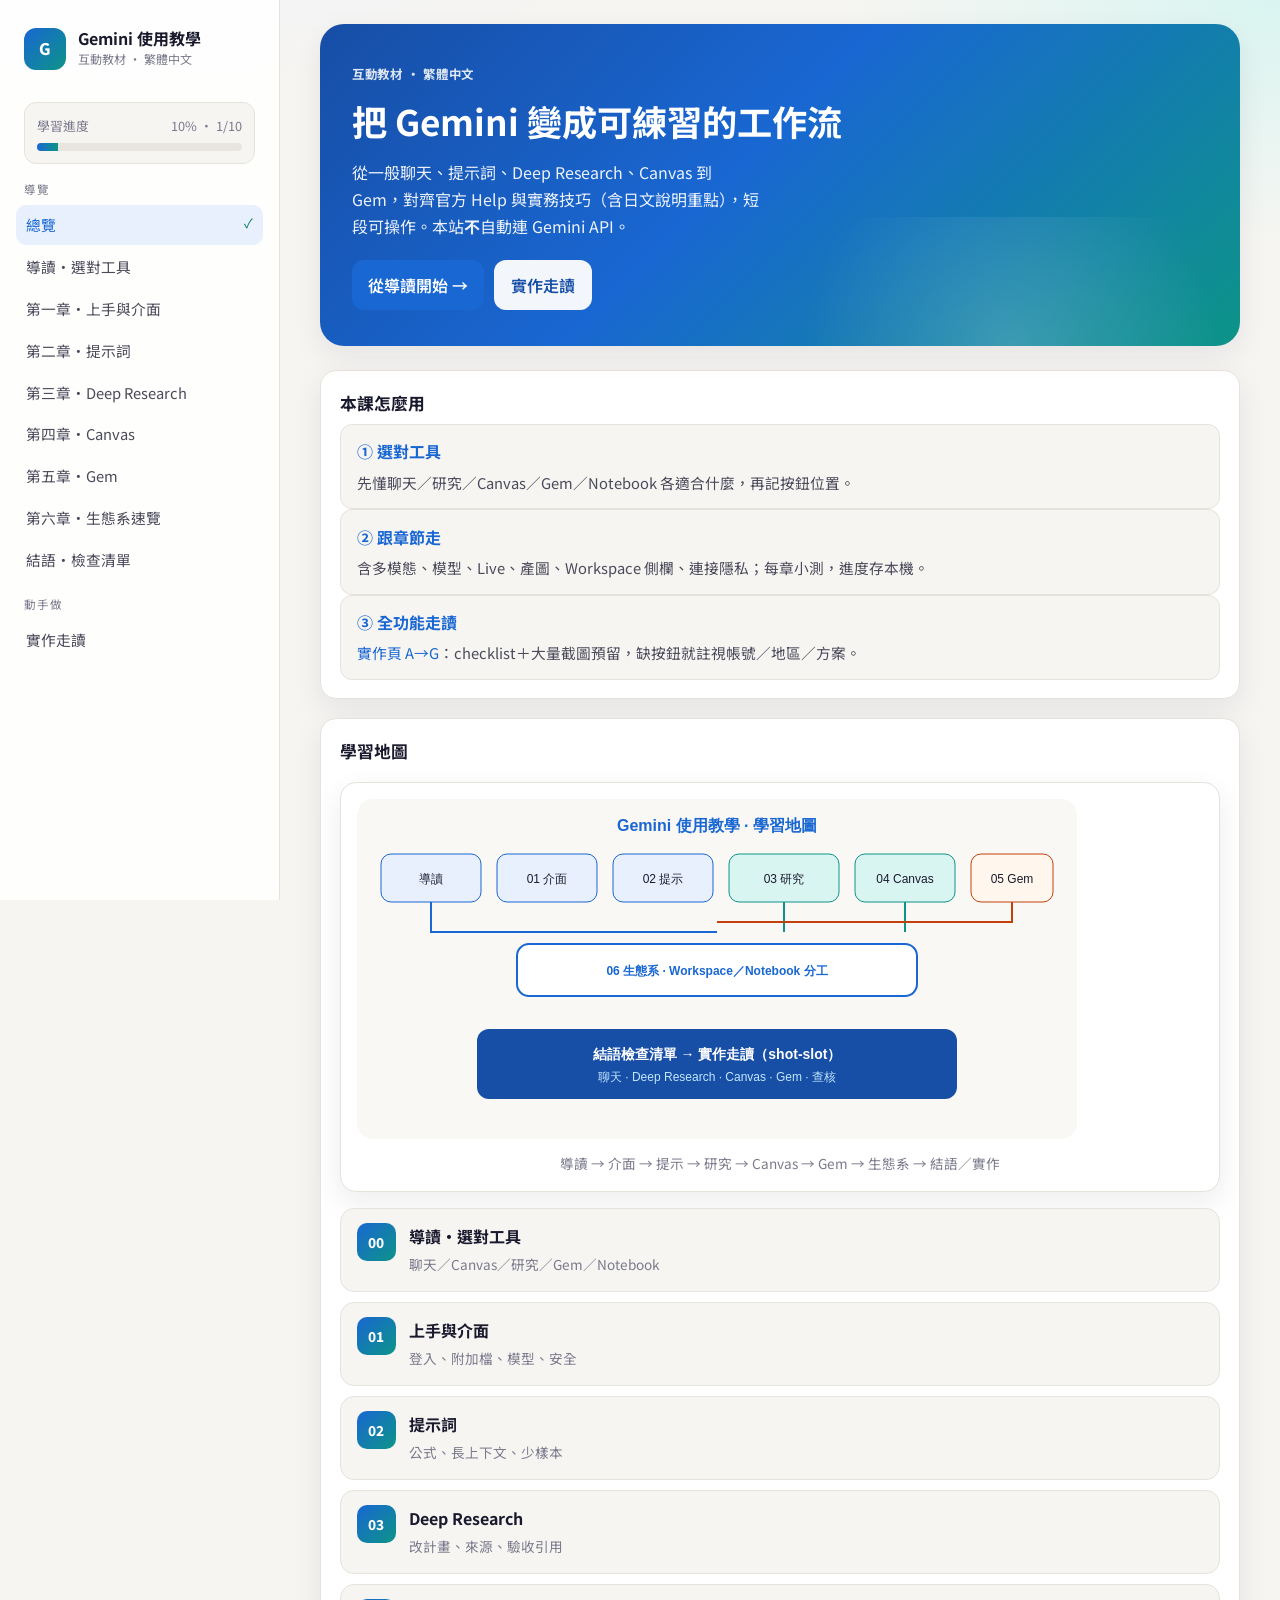
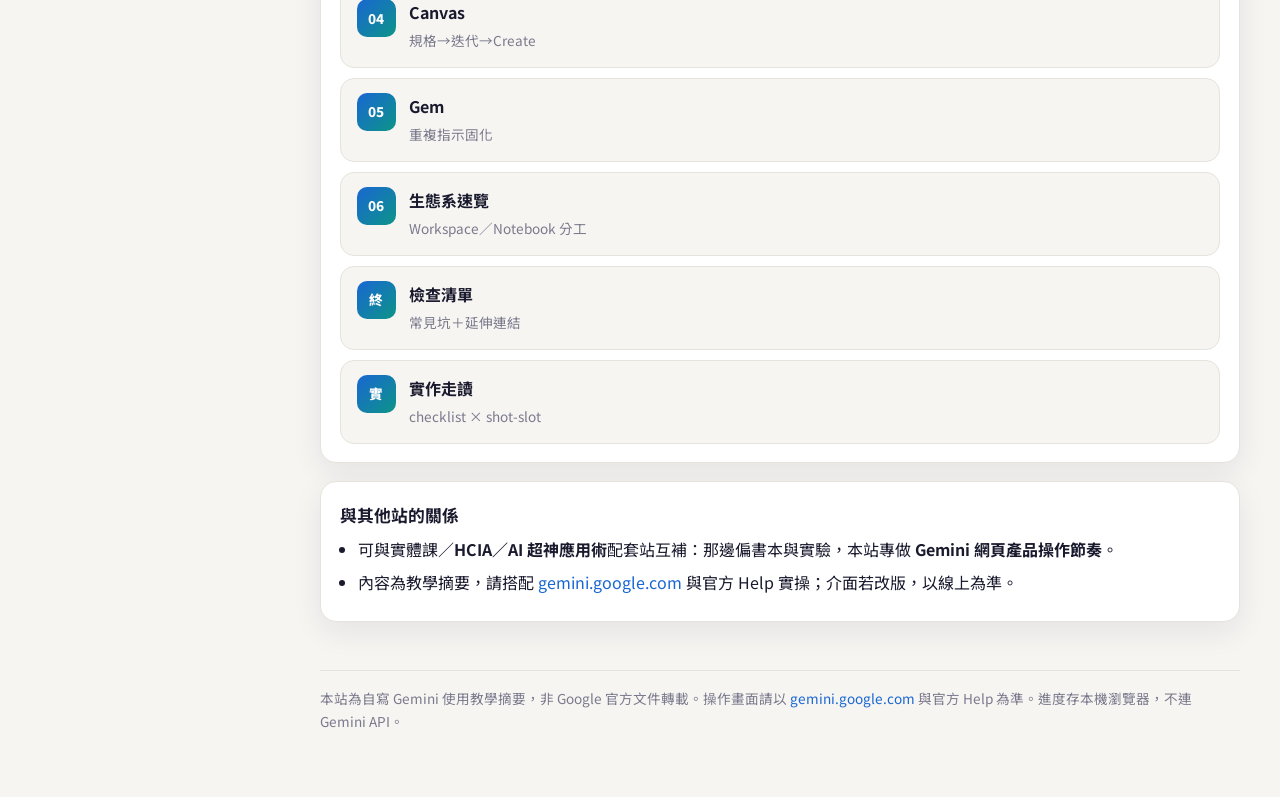
==== index.html @ d4ad3b09 "Initial Gemini usage course: chapters, full-feature practice walkthrough, SVGs Interactive zh-Hant s" ====
<!DOCTYPE html>
<html lang="zh-Hant-MO">
<head>
<meta charset="utf-8"/>
<meta name="viewport" content="width=device-width, initial-scale=1"/>
<title>Gemini 使用教學 · 互動教材</title>
<link rel="preconnect" href="https://fonts.googleapis.com"/>
<link rel="stylesheet" href="https://fonts.googleapis.com/css2?family=Noto+Sans+TC:wght@400;500;700;900&family=JetBrains+Mono:wght@400;600&display=swap"/>
<link rel="stylesheet" href="css/styles.css"/>
</head>
<body data-page="index">
<div class="overlay"></div>
<div class="topbar">
  <button class="menu-btn" data-menu type="button">☰ 目錄</button>
  <strong>Gemini 使用教學</strong>
</div>
<div class="layout">
<aside class="sidebar">
  <div class="brand">
    <div class="brand-mark">G</div>
    <div>
      <h1>Gemini 使用教學</h1>
      <p>互動教材 · 繁體中文</p>
    </div>
  </div>
  <div class="progress-wrap">
    <div class="progress-label"><span>學習進度</span><span data-progress-text>0%</span></div>
    <div class="progress-bar"><span data-progress-fill></span></div>
  </div>
  <nav class="nav">
<div class="nav-section">導覽</div>
<a href="index.html" data-page="index">總覽</a>
<a href="chapters/preface.html" data-page="preface">導讀・選對工具</a>
<a href="chapters/ch01.html" data-page="ch01">第一章・上手與介面</a>
<a href="chapters/ch02.html" data-page="ch02">第二章・提示詞</a>
<a href="chapters/ch03.html" data-page="ch03">第三章・Deep Research</a>
<a href="chapters/ch04.html" data-page="ch04">第四章・Canvas</a>
<a href="chapters/ch05.html" data-page="ch05">第五章・Gem</a>
<a href="chapters/ch06.html" data-page="ch06">第六章・生態系速覽</a>
<a href="chapters/epilogue.html" data-page="epilogue">結語・檢查清單</a>
<div class="nav-section">動手做</div>
<a href="practice/index.html" data-page="practice">實作走讀</a>
  </nav>
</aside>
<main class="main">
<div class="container">

<header class="hero">
  <div class="eyebrow">互動教材 · 繁體中文</div>
  <h2>把 Gemini 變成可練習的工作流</h2>
  <p>從一般聊天、提示詞、Deep Research、Canvas 到 Gem，對齊官方 Help 與實務技巧（含日文說明重點），短段可操作。本站<strong>不</strong>自動連 Gemini API。</p>
  <div class="hero-actions">
    <a class="btn" href="chapters/preface.html">從導讀開始 →</a>
    <a class="btn secondary" href="practice/index.html">實作走讀</a>
  </div>
</header>

<section class="card">
  <h3>本課怎麼用</h3>
  <div class="grid-3">
    <div class="mini-card"><strong>① 選對工具</strong><p>先懂聊天／研究／Canvas／Gem／Notebook 各適合什麼，再記按鈕位置。</p></div>
    <div class="mini-card"><strong>② 跟章節走</strong><p>含多模態、模型、Live、產圖、Workspace 側欄、連接隱私；每章小測，進度存本機。</p></div>
    <div class="mini-card"><strong>③ 全功能走讀</strong><p><a href="practice/index.html#full-walkthrough">實作頁 A→G</a>：checklist＋大量截圖預留，缺按鈕就註視帳號／地區／方案。</p></div>
  </div>
</section>

<section class="card">
  <h3>學習地圖</h3>
  <figure class="figure">
    <img src="assets/svg/learning-map.svg" alt="學習地圖" style="width:100%;max-width:720px"/>
    <figcaption>導讀 → 介面 → 提示 → 研究 → Canvas → Gem → 生態系 → 結語／實作</figcaption>
  </figure>
  <div class="path">
    <a class="path-item" href="chapters/preface.html"><span class="num">00</span><div><strong>導讀・選對工具</strong><span>聊天／Canvas／研究／Gem／Notebook</span></div></a>
    <a class="path-item" href="chapters/ch01.html"><span class="num">01</span><div><strong>上手與介面</strong><span>登入、附加檔、模型、安全</span></div></a>
    <a class="path-item" href="chapters/ch02.html"><span class="num">02</span><div><strong>提示詞</strong><span>公式、長上下文、少樣本</span></div></a>
    <a class="path-item" href="chapters/ch03.html"><span class="num">03</span><div><strong>Deep Research</strong><span>改計畫、來源、驗收引用</span></div></a>
    <a class="path-item" href="chapters/ch04.html"><span class="num">04</span><div><strong>Canvas</strong><span>規格→迭代→Create</span></div></a>
    <a class="path-item" href="chapters/ch05.html"><span class="num">05</span><div><strong>Gem</strong><span>重複指示固化</span></div></a>
    <a class="path-item" href="chapters/ch06.html"><span class="num">06</span><div><strong>生態系速覽</strong><span>Workspace／Notebook 分工</span></div></a>
    <a class="path-item" href="chapters/epilogue.html"><span class="num">終</span><div><strong>檢查清單</strong><span>常見坑＋延伸連結</span></div></a>
    <a class="path-item" href="practice/index.html"><span class="num">實</span><div><strong>實作走讀</strong><span>checklist × shot-slot</span></div></a>
  </div>
</section>

<section class="card">
  <h3>與其他站的關係</h3>
  <ul class="clean">
    <li>可與實體課／<strong>HCIA／AI 超神應用術</strong>配套站互補：那邊偏書本與實驗，本站專做 <strong>Gemini 網頁產品操作節奏</strong>。</li>
    <li>內容為教學摘要，請搭配 <a href="https://gemini.google.com" target="_blank" rel="noopener">gemini.google.com</a> 與官方 Help 實操；介面若改版，以線上為準。</li>
  </ul>
</section>

<div class="footer-note">本站為自寫 Gemini 使用教學摘要，非 Google 官方文件轉載。操作畫面請以 <a href="https://gemini.google.com" target="_blank" rel="noopener">gemini.google.com</a> 與官方 Help 為準。進度存本機瀏覽器，不連 Gemini API。</div>
</div>
</main>
</div>
<script src="js/app.js"></script>
<script src="js/quiz.js"></script>
</body>
</html>
---- css/styles.css ----
:root {
  --bg: #f7f5f2;
  --bg-card: #ffffff;
  --ink: #1a1a2e;
  --ink-soft: #4a4a5a;
  --muted: #7a7a8c;
  --line: #e6e2dc;
  --accent: #1967d2;
  --accent-2: #0d9488;
  --accent-soft: #e8f0fe;
  --teal-soft: #d9f5f1;
  --warn: #c2410c;
  --ok: #047857;
  --danger: #b91c1c;
  --radius: 16px;
  --shadow: 0 10px 30px rgba(26,26,46,.08);
  --font: "Noto Sans TC", "PingFang TC", "Microsoft JhengHei", system-ui, sans-serif;
  --mono: "JetBrains Mono", ui-monospace, monospace;
  --sidebar-w: 280px;
  --max: 920px;
}
* { box-sizing: border-box; }
html { scroll-behavior: smooth; }
body {
  margin: 0;
  font-family: var(--font);
  color: var(--ink);
  background:
    radial-gradient(1200px 600px at 10% -10%, #e8f0fe 0%, transparent 55%),
    radial-gradient(900px 500px at 100% 0%, #d9f5f1 0%, transparent 50%),
    var(--bg);
  line-height: 1.7;
  min-height: 100vh;
}
a { color: var(--accent); text-decoration: none; }
a:hover { text-decoration: underline; }
img, svg { max-width: 100%; height: auto; }
code, .mono { font-family: var(--mono); font-size: .92em; }

.layout { display: grid; grid-template-columns: var(--sidebar-w) 1fr; min-height: 100vh; }
.sidebar {
  position: sticky; top: 0; height: 100vh; overflow-y: auto;
  background: rgba(255,255,255,.85); backdrop-filter: blur(10px);
  border-right: 1px solid var(--line); padding: 1.25rem 1rem 2rem;
}
.brand { display: flex; gap: .75rem; align-items: center; padding: .5rem .5rem 1rem; }
.brand-mark {
  width: 42px; height: 42px; border-radius: 12px;
  background: linear-gradient(135deg, var(--accent), var(--accent-2));
  display: grid; place-items: center; color: #fff; font-weight: 800;
}
.brand h1 { font-size: 1rem; margin: 0; line-height: 1.3; }
.brand p { margin: 0; font-size: .75rem; color: var(--muted); }
.nav-section { margin: 1rem 0 .35rem; font-size: .72rem; letter-spacing: .08em; color: var(--muted); text-transform: uppercase; padding: 0 .5rem; }
.nav a {
  display: block; padding: .45rem .65rem; border-radius: 10px; color: var(--ink-soft);
  font-size: .92rem; text-decoration: none; margin-bottom: .15rem;
}
.nav a:hover, .nav a.active { background: var(--accent-soft); color: var(--accent); text-decoration: none; }
.nav a .done { float: right; color: var(--ok); font-size: .8rem; }
.progress-wrap { margin: 1rem .5rem; padding: .75rem; background: var(--bg); border-radius: 12px; border: 1px solid var(--line); }
.progress-label { display: flex; justify-content: space-between; font-size: .8rem; color: var(--muted); margin-bottom: .4rem; }
.progress-bar { height: 8px; background: #e8e4de; border-radius: 99px; overflow: hidden; }
.progress-bar > span { display: block; height: 100%; width: 0%; background: linear-gradient(90deg, var(--accent), var(--accent-2)); transition: width .35s ease; }

.main { padding: 1.5rem 1.75rem 4rem; }
.container { max-width: var(--max); margin: 0 auto; }
.topbar {
  display: none; position: sticky; top: 0; z-index: 20;
  background: rgba(247,245,242,.92); backdrop-filter: blur(8px);
  border-bottom: 1px solid var(--line); padding: .75rem 1rem;
  align-items: center; justify-content: space-between;
}
.menu-btn {
  border: 1px solid var(--line); background: #fff; border-radius: 10px;
  padding: .45rem .7rem; font: inherit; cursor: pointer;
}
.hero {
  background: linear-gradient(135deg, #174ea6 0%, #1967d2 45%, #0d9488 100%);
  color: #fff; border-radius: 24px; padding: 2.2rem 2rem; position: relative; overflow: hidden;
  box-shadow: var(--shadow); margin-bottom: 1.5rem;
}
.hero::after {
  content: ""; position: absolute; inset: auto -10% -40% 40%; height: 80%;
  background: radial-gradient(circle, rgba(255,255,255,.18), transparent 60%);
  pointer-events: none;
}
.hero h2 { margin: 0 0 .5rem; font-size: clamp(1.6rem, 3vw, 2.2rem); position: relative; z-index: 1; }
.hero p { margin: 0; opacity: .92; max-width: 46ch; position: relative; z-index: 1; }
.badge {
  display: inline-flex; align-items: center; gap: .35rem;
  background: rgba(255,255,255,.18); border: 1px solid rgba(255,255,255,.25);
  padding: .25rem .65rem; border-radius: 999px; font-size: .78rem; margin-bottom: .85rem;
}
.grid { display: grid; gap: 1rem; }
.grid-2 { grid-template-columns: repeat(2, 1fr); }
.grid-3 { grid-template-columns: repeat(3, 1fr); }
.card {
  background: var(--bg-card); border: 1px solid var(--line); border-radius: var(--radius);
  padding: 1.15rem 1.2rem; box-shadow: var(--shadow);
}
.card h3 { margin: 0 0 .4rem; font-size: 1.05rem; }
.card p { margin: 0; color: var(--ink-soft); font-size: .95rem; }
.card.accent { border-color: #aecbfa; background: linear-gradient(180deg, #f8fbff, #fff); }
.card.teal { border-color: #b7e8e1; background: linear-gradient(180deg, #f2fffd, #fff); }
.kicker { font-size: .78rem; color: var(--accent); font-weight: 700; letter-spacing: .04em; margin-bottom: .35rem; }
.section { margin: 2rem 0; }
.section h2 { margin: 0 0 .75rem; font-size: 1.45rem; }
.section h3 { margin: 1.4rem 0 .5rem; font-size: 1.15rem; }
.lead { font-size: 1.05rem; color: var(--ink-soft); }
.callout {
  border-left: 4px solid var(--accent); background: var(--accent-soft);
  padding: .9rem 1rem; border-radius: 0 12px 12px 0; margin: 1rem 0;
}
.callout.teal { border-color: var(--accent-2); background: var(--teal-soft); }
.callout.warn { border-color: var(--warn); background: #fff4ed; }
.figure {
  background: #fff; border: 1px solid var(--line); border-radius: var(--radius);
  padding: 1rem; margin: 1.25rem 0; box-shadow: var(--shadow);
}
.figure figcaption { margin-top: .65rem; font-size: .85rem; color: var(--muted); text-align: center; }
.summary {
  background: linear-gradient(180deg, #fff, #f4f0ea); border: 1px solid var(--line);
  border-radius: var(--radius); padding: 1.25rem 1.35rem; margin-top: 2rem;
}
.summary h3 { margin-top: 0; }
.summary ul { margin: .4rem 0 0; padding-left: 1.2rem; }
.summary li { margin: .35rem 0; }

.quiz {
  border: 1px solid var(--line); border-radius: var(--radius); background: #fff;
  padding: 1.1rem 1.2rem; margin: 1rem 0 1.4rem; box-shadow: var(--shadow);
}
.quiz .q-meta { font-size: .78rem; color: var(--muted); margin-bottom: .35rem; }
.quiz h4 { margin: 0 0 .75rem; font-size: 1.02rem; }
.quiz .options { display: grid; gap: .5rem; }
.quiz label {
  display: flex; gap: .65rem; align-items: flex-start; padding: .65rem .75rem;
  border: 1px solid var(--line); border-radius: 12px; cursor: pointer; background: #fafafa;
}
.quiz label:hover { border-color: #aecbfa; background: #f8fbff; }
.quiz label.correct { border-color: #6ee7b7; background: #ecfdf5; }
.quiz label.wrong { border-color: #fca5a5; background: #fef2f2; }
.quiz .feedback { display: none; margin-top: .75rem; padding: .7rem .85rem; border-radius: 10px; font-size: .92rem; }
.quiz .feedback.show { display: block; }
.quiz .feedback.ok { background: #ecfdf5; color: var(--ok); }
.quiz .feedback.bad { background: #fef2f2; color: var(--danger); }
.btn {
  display: inline-flex; align-items: center; gap: .4rem; border: none; cursor: pointer;
  background: var(--accent); color: #fff; border-radius: 12px; padding: .65rem 1rem;
  font: inherit; font-weight: 600; text-decoration: none;
}
.btn:hover { filter: brightness(1.05); text-decoration: none; color: #fff; }
.btn.ghost { background: #fff; color: var(--accent); border: 1px solid #aecbfa; }
.btn.teal { background: var(--accent-2); }
.pager { display: flex; justify-content: space-between; gap: 1rem; margin-top: 2.5rem; flex-wrap: wrap; }
.steps { counter-reset: step; }
.step {
  position: relative; padding: 1rem 1rem 1rem 3.2rem; border: 1px solid var(--line);
  border-radius: var(--radius); background: #fff; margin: 1rem 0; box-shadow: var(--shadow);
}
.step::before {
  counter-increment: step; content: counter(step);
  position: absolute; left: .9rem; top: 1rem; width: 1.8rem; height: 1.8rem;
  border-radius: 999px; background: var(--accent); color: #fff;
  display: grid; place-items: center; font-weight: 700; font-size: .9rem;
}
.step h4 { margin: 0 0 .4rem; }
.mock-ui {
  border: 1px solid #d4d0ca; border-radius: 12px; overflow: hidden; margin: .8rem 0;
  background: #1e1e2e; color: #e8e6ef; font-family: var(--mono); font-size: .82rem;
}
.mock-ui .bar { background: #2a2a3d; padding: .45rem .7rem; display: flex; gap: .35rem; align-items: center; }
.mock-ui .dot { width: 8px; height: 8px; border-radius: 50%; background: #ff5f56; }
.mock-ui .dot:nth-child(2) { background: #ffbd2e; }
.mock-ui .dot:nth-child(3) { background: #27c93f; }
.mock-ui .body { padding: .8rem .9rem; white-space: pre-wrap; line-height: 1.55; }
.mock-ui .hl { color: #7dd3fc; }
.mock-ui .tag { color: #c4b5fd; }
.mock-ui .page { color: #6ee7b7; }
.chip-row { display: flex; flex-wrap: wrap; gap: .4rem; margin: .6rem 0; }
.chip {
  background: var(--accent-soft); color: var(--accent); border-radius: 999px;
  padding: .2rem .65rem; font-size: .8rem; font-weight: 600;
}
.footer-note { margin-top: 3rem; padding-top: 1rem; border-top: 1px solid var(--line); color: var(--muted); font-size: .85rem; }
.overlay {
  display: none; position: fixed; inset: 0; background: rgba(0,0,0,.35); z-index: 30;
}
.overlay.show { display: block; }
@media (max-width: 920px) {
  .layout { grid-template-columns: 1fr; }
  .sidebar {
    position: fixed; left: 0; top: 0; transform: translateX(-105%);
    transition: transform .25s ease; z-index: 40; width: min(86vw, 320px);
  }
  .sidebar.open { transform: translateX(0); }
  .topbar { display: flex; }
  .grid-2, .grid-3 { grid-template-columns: 1fr; }
  .main { padding: 1rem 1rem 3rem; }
}


table.simple { width:100%; border-collapse: collapse; background:#fff; border-radius:12px; overflow:hidden; box-shadow: var(--shadow); margin:1rem 0; }
table.simple th, table.simple td { padding:.7rem .85rem; border-bottom:1px solid var(--line); text-align:left; font-size:.92rem; }
table.simple th { background: var(--accent-soft); color: var(--accent); font-weight:700; }
table.simple tr:last-child td { border-bottom:none; }
.mock-ui { position:relative; overflow:hidden; }
.mock-ui .body { animation: typeglow 2.8s ease-in-out infinite alternate; }
@keyframes typeglow { from { opacity:.88; } to { opacity:1; } }
.steps .step { position:relative; padding-left:1rem; border-left:3px solid var(--accent-soft); margin:1rem 0; transition: border-color .25s; }
.steps .step:hover { border-left-color: var(--accent); }
.tag { display:inline-block; background:var(--teal-soft); color:var(--accent-2); border-radius:999px; padding:.05rem .45rem; font-size:.8rem; }


/* Practice step reveal animation */
.steps .step {
  animation: stepIn .45s ease both;
}
.steps .step:nth-child(1) { animation-delay: .02s; }
.steps .step:nth-child(2) { animation-delay: .05s; }
.steps .step:nth-child(3) { animation-delay: .08s; }
.steps .step:nth-child(4) { animation-delay: .11s; }
.steps .step:nth-child(5) { animation-delay: .14s; }
.steps .step:nth-child(6) { animation-delay: .17s; }
.steps .step:nth-child(7) { animation-delay: .20s; }
.steps .step:nth-child(8) { animation-delay: .23s; }
.steps .step:nth-child(9) { animation-delay: .26s; }
.steps .step:nth-child(10) { animation-delay: .29s; }
@keyframes stepIn {
  from { opacity: 0; transform: translateY(8px); }
  to { opacity: 1; transform: none; }
}
.mock-ui .body .cursor-blink::after {
  content: "▋";
  animation: blink 1s step-end infinite;
  color: #7dd3fc;
  margin-left: 2px;
}
@keyframes blink { 50% { opacity: 0; } }
.mark-done {
  margin-top: .6rem;
}

/* --- gemini-course extensions --- */
.eyebrow, .kicker {
  display: inline-block; font-size: .78rem; letter-spacing: .06em;
  color: var(--accent-2); font-weight: 700; margin-bottom: .35rem;
}
.hero .eyebrow { color: rgba(255,255,255,.85); }
.page-head { margin-bottom: 1.5rem; }
.page-head h2 { margin: .2rem 0 .5rem; font-size: clamp(1.45rem, 2.5vw, 1.9rem); }
.breadcrumb { font-size: .85rem; color: var(--muted); margin-bottom: .75rem; }
.breadcrumb a { color: var(--muted); }
.hero-actions { display: flex; flex-wrap: wrap; gap: .65rem; margin-top: 1.25rem; position: relative; z-index: 1; }
.card { margin-bottom: 1.15rem; }
.card h3 { margin-top: 0; }
.mini-card {
  background: var(--bg); border: 1px solid var(--line); border-radius: 12px;
  padding: .85rem 1rem;
}
.mini-card strong { display: block; margin-bottom: .25rem; color: var(--accent); }
.mini-card p { margin: 0; font-size: .92rem; color: var(--ink-soft); }
.path { display: grid; gap: .65rem; }
.path-item {
  display: flex; gap: .85rem; align-items: flex-start;
  padding: .85rem 1rem; border-radius: 14px; border: 1px solid var(--line);
  background: var(--bg); color: inherit; text-decoration: none;
}
.path-item:hover { border-color: #aecbfa; background: #f8fbff; text-decoration: none; }
.path-item .num {
  flex: 0 0 2.4rem; height: 2.4rem; border-radius: 10px;
  display: grid; place-items: center; font-weight: 800; font-size: .85rem;
  background: linear-gradient(135deg, var(--accent), var(--accent-2)); color: #fff;
}
.path-item strong { display: block; color: var(--ink); }
.path-item span { font-size: .85rem; color: var(--muted); }
ul.clean { padding-left: 1.1rem; margin: .4rem 0; }
ul.clean li { margin: .35rem 0; }
.callout { padding: .85rem 1rem; border-radius: 12px; border: 1px solid var(--line); background: var(--accent-soft); margin: .75rem 0; }
.callout.tip { border-color: var(--accent-2); background: var(--teal-soft); }
.callout p { margin: .35rem 0; }
pre.code, .code-block {
  font-family: var(--mono); font-size: .82rem; line-height: 1.55;
  background: #1a1a2e; color: #e8e4de; padding: 1rem 1.1rem; border-radius: 12px;
  overflow-x: auto; white-space: pre-wrap;
}
.quiz h3 { margin: 0 0 .5rem; font-size: 1.02rem; }
.quiz-actions { margin-top: .75rem; }
.quiz label { display: block; }
.section { margin: 1.5rem 0; }
.lead { font-size: 1.05rem; color: var(--ink-soft); }
.figure { margin: 1rem 0; }
.figure figcaption { font-size: .85rem; color: var(--muted); margin-top: .4rem; }
.chip-row { display: flex; flex-wrap: wrap; gap: .4rem; margin: .75rem 0; }
.chip {
  background: var(--accent-soft); color: var(--accent); border-radius: 999px;
  padding: .2rem .65rem; font-size: .8rem; font-weight: 600;
}
.checklist label { display: flex; gap: .5rem; align-items: flex-start; margin: .4rem 0; cursor: pointer; }
.lab-step {
  border: 1px solid var(--line); border-radius: 14px; padding: 1rem 1.1rem;
  margin: .85rem 0; background: #fff; border-left: 4px solid var(--accent-2);
}
.lab-step h4 { margin: 0 0 .35rem; }
.lab-step .meta { font-size: .8rem; color: var(--muted); margin-bottom: .5rem; }
.mock-ui {
  border: 1px solid var(--line); border-radius: 12px; background: #faf8f5;
  padding: .75rem; font-size: .88rem; margin-top: .5rem;
}
.mock-ui .bar { background: #e8e4de; border-radius: 8px; padding: .35rem .6rem; margin-bottom: .5rem; font-family: var(--mono); font-size: .75rem; }
.btn.secondary, .btn.ghost {
  background: #fff; color: var(--accent); border: 1px solid #aecbfa;
}
.btn.secondary:hover, .btn.ghost:hover { color: var(--accent); filter: none; background: var(--accent-soft); }


.shot-slot {
  margin: .75rem 0 1rem;
  padding: 1.1rem 1rem;
  border: 1.5px dashed #aecbfa;
  border-radius: 12px;
  background: linear-gradient(180deg, #f8fbff, #fff);
  color: #1967d2;
  font-size: .9rem;
  text-align: center;
  min-height: 4.5rem;
  display: flex;
  align-items: center;
  justify-content: center;
  flex-direction: column;
  gap: .35rem;
}
.shot-slot strong { font-weight: 700; }
.shot-slot span { color: #6b7280; font-size: .82rem; }
.btn.secondary, .btn.ghost {
  background: #fff; color: var(--accent); border: 1px solid #aecbfa;
}
.path-item:hover { border-color: #aecbfa; background: #f8fbff; text-decoration: none; }
.hero .btn.secondary { background: rgba(255,255,255,.95); color: #174ea6; border-color: transparent; }
.prompt-box {
  font-family: var(--mono); font-size: .82rem; line-height: 1.55;
  background: #0f172a; color: #e2e8f0; padding: 1rem 1.1rem; border-radius: 12px;
  overflow-x: auto; white-space: pre-wrap; margin: .75rem 0;
  position: relative;
}
.prompt-box .copy-hint { position:absolute; top:.5rem; right:.75rem; font-size:.7rem; color:#94a3b8; }
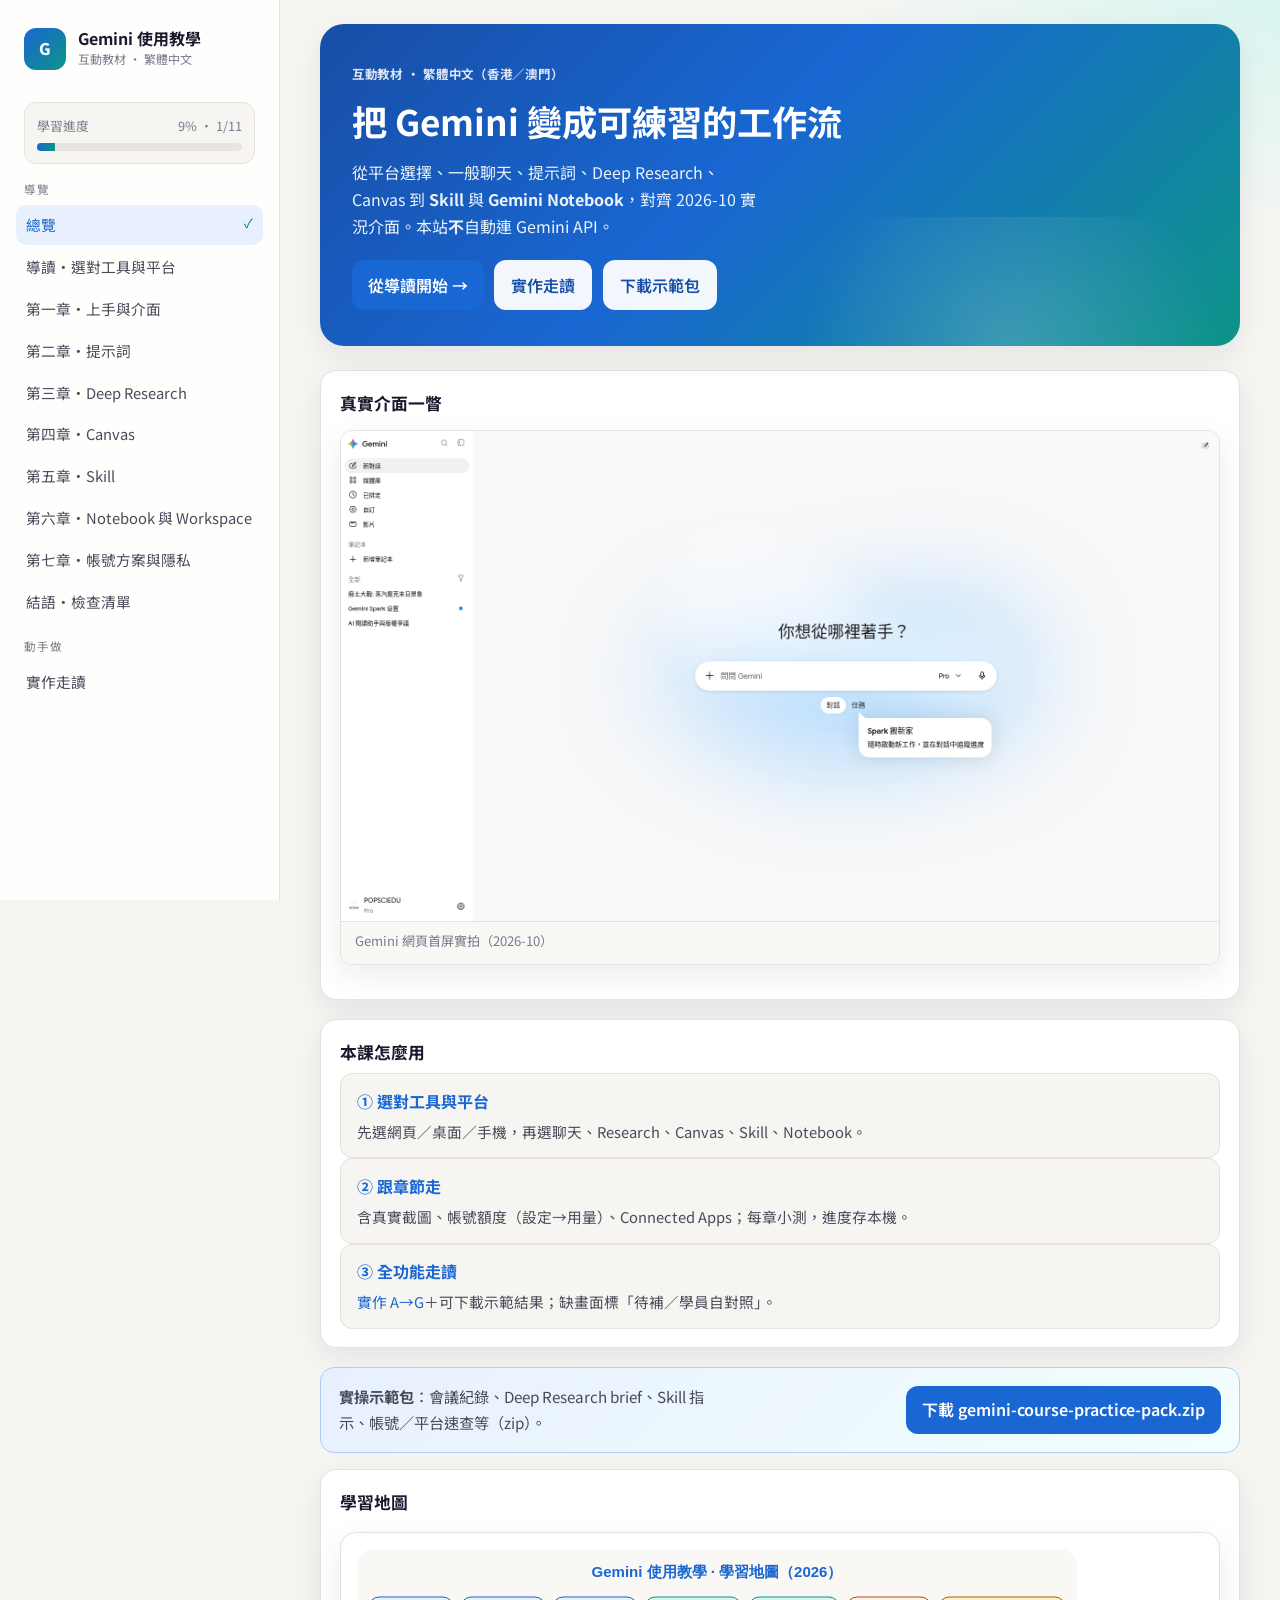
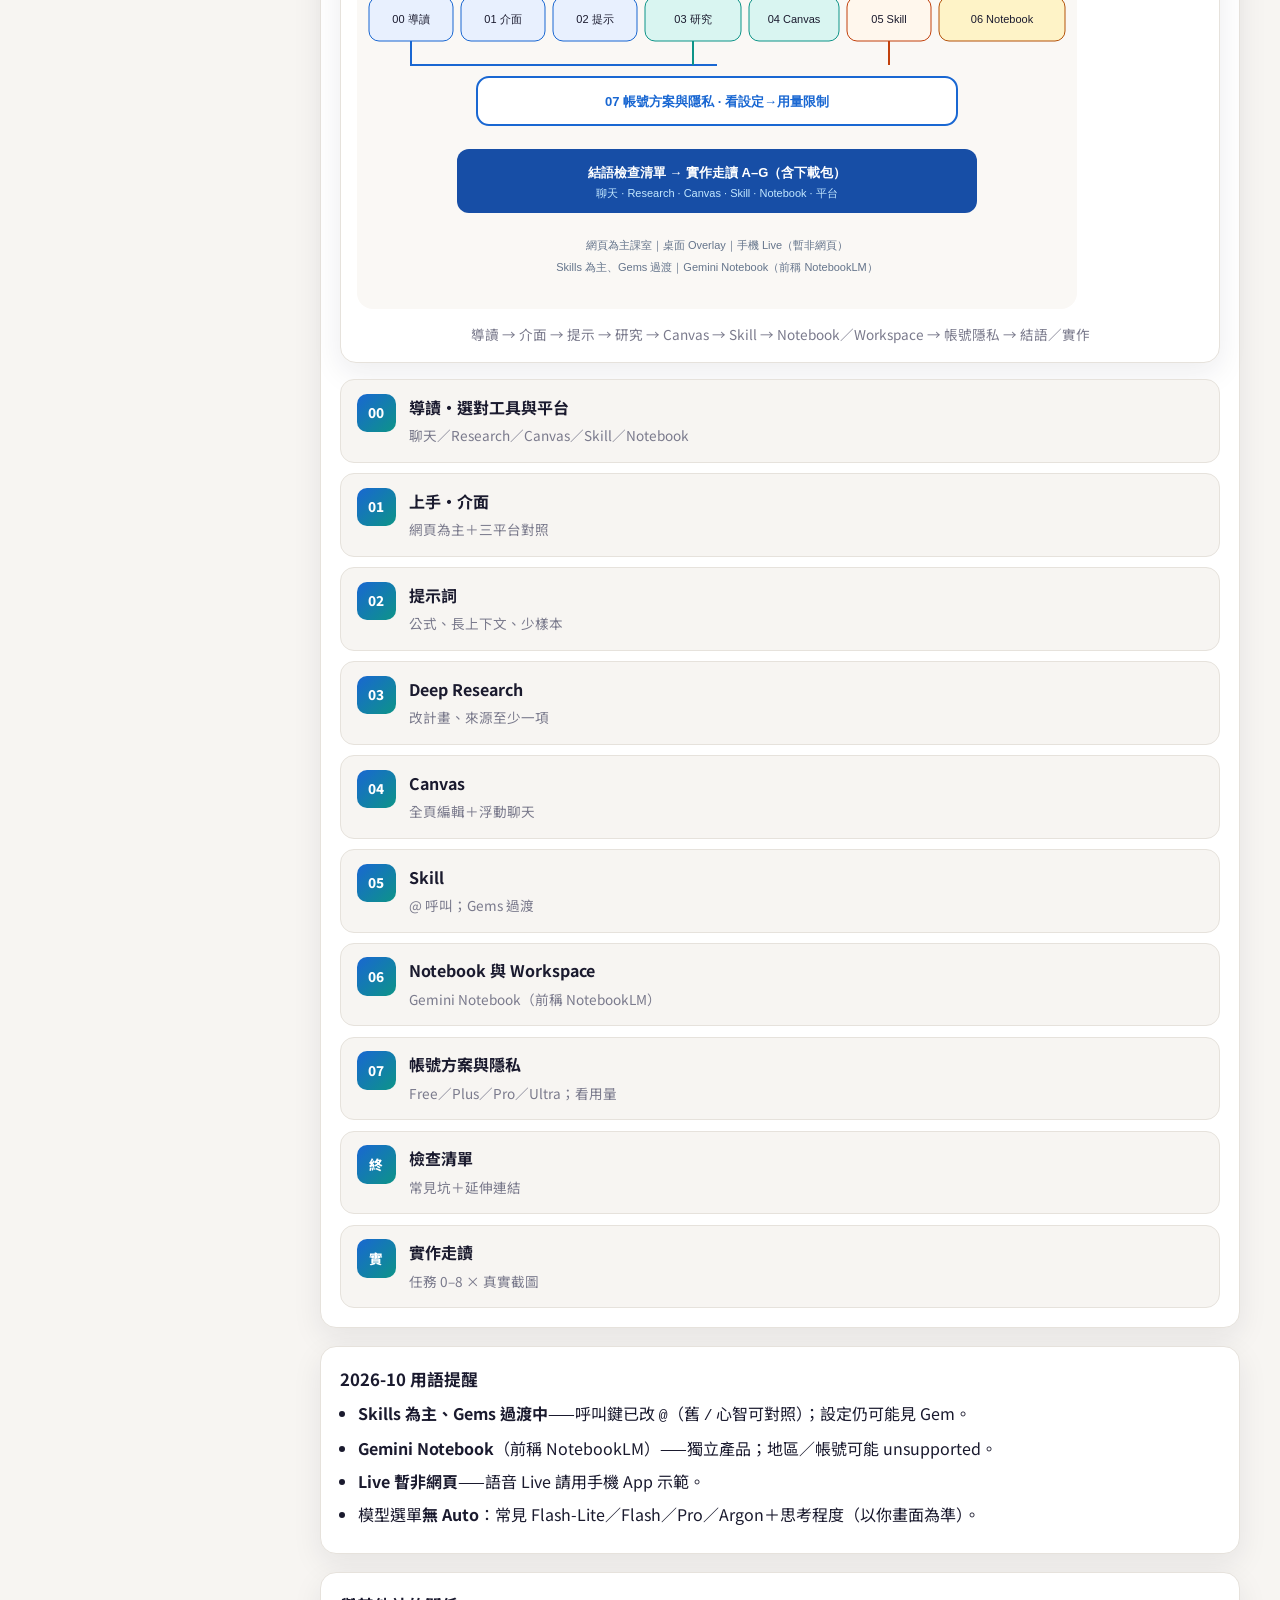
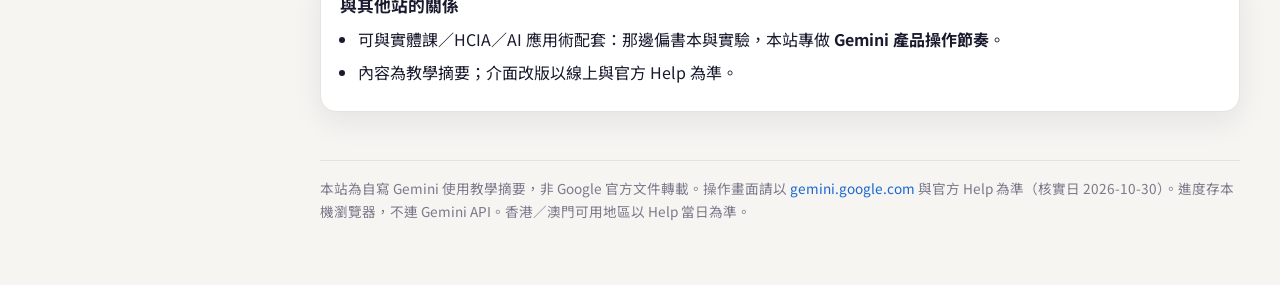
==== commit 8a2ddd5d: "Remake Gemini course for 2026-10 product reality Align chapters with Skills (@ invoke), Gemini Noteb" ====
--- a/index.html
+++ b/index.html
@@ -1,5 +1,5 @@
 <!DOCTYPE html>
-<html lang="zh-Hant-MO">
+<html lang="zh-Hant-HK">
 <head>
 <meta charset="utf-8"/>
 <meta name="viewport" content="width=device-width, initial-scale=1"/>
@@ -30,13 +30,14 @@
   <nav class="nav">
 <div class="nav-section">導覽</div>
 <a href="index.html" data-page="index">總覽</a>
-<a href="chapters/preface.html" data-page="preface">導讀・選對工具</a>
+<a href="chapters/preface.html" data-page="preface">導讀・選對工具與平台</a>
 <a href="chapters/ch01.html" data-page="ch01">第一章・上手與介面</a>
 <a href="chapters/ch02.html" data-page="ch02">第二章・提示詞</a>
 <a href="chapters/ch03.html" data-page="ch03">第三章・Deep Research</a>
 <a href="chapters/ch04.html" data-page="ch04">第四章・Canvas</a>
-<a href="chapters/ch05.html" data-page="ch05">第五章・Gem</a>
-<a href="chapters/ch06.html" data-page="ch06">第六章・生態系速覽</a>
+<a href="chapters/ch05.html" data-page="ch05">第五章・Skill</a>
+<a href="chapters/ch06.html" data-page="ch06">第六章・Notebook 與 Workspace</a>
+<a href="chapters/ch07.html" data-page="ch07">第七章・帳號方案與隱私</a>
 <a href="chapters/epilogue.html" data-page="epilogue">結語・檢查清單</a>
 <div class="nav-section">動手做</div>
 <a href="practice/index.html" data-page="practice">實作走讀</a>
@@ -46,52 +47,76 @@
 <div class="container">
 
 <header class="hero">
-  <div class="eyebrow">互動教材 · 繁體中文</div>
+  <div class="eyebrow">互動教材 · 繁體中文（香港／澳門）</div>
   <h2>把 Gemini 變成可練習的工作流</h2>
-  <p>從一般聊天、提示詞、Deep Research、Canvas 到 Gem，對齊官方 Help 與實務技巧（含日文說明重點），短段可操作。本站<strong>不</strong>自動連 Gemini API。</p>
+  <p>從平台選擇、一般聊天、提示詞、Deep Research、Canvas 到 <strong>Skill</strong> 與 <strong>Gemini Notebook</strong>，對齊 2026-10 實況介面。本站<strong>不</strong>自動連 Gemini API。</p>
   <div class="hero-actions">
     <a class="btn" href="chapters/preface.html">從導讀開始 →</a>
     <a class="btn secondary" href="practice/index.html">實作走讀</a>
+    <a class="btn secondary" href="assets/downloads/gemini-course-practice-pack.zip">下載示範包</a>
   </div>
 </header>
 
+
+<section class="card">
+  <h3>真實介面一瞥</h3>
+  <div class="shot-slot has-shot" data-shot="landing">
+  <figure class="shot"><img src="assets/shots/00-gemini-landing.png" alt="Gemini 網頁登入後首屏實拍" loading="lazy"/><figcaption>Gemini 網頁首屏實拍（2026-10）</figcaption></figure>
+  </div>
+</section>
 <section class="card">
   <h3>本課怎麼用</h3>
   <div class="grid-3">
-    <div class="mini-card"><strong>① 選對工具</strong><p>先懂聊天／研究／Canvas／Gem／Notebook 各適合什麼，再記按鈕位置。</p></div>
-    <div class="mini-card"><strong>② 跟章節走</strong><p>含多模態、模型、Live、產圖、Workspace 側欄、連接隱私；每章小測，進度存本機。</p></div>
-    <div class="mini-card"><strong>③ 全功能走讀</strong><p><a href="practice/index.html#full-walkthrough">實作頁 A→G</a>：checklist＋大量截圖預留，缺按鈕就註視帳號／地區／方案。</p></div>
+    <div class="mini-card"><strong>① 選對工具與平台</strong><p>先選網頁／桌面／手機，再選聊天、Research、Canvas、Skill、Notebook。</p></div>
+    <div class="mini-card"><strong>② 跟章節走</strong><p>含真實截圖、帳號額度（設定→用量）、Connected Apps；每章小測，進度存本機。</p></div>
+    <div class="mini-card"><strong>③ 全功能走讀</strong><p><a href="practice/index.html#full-walkthrough">實作 A→G</a>＋可下載示範結果；缺畫面標「待補／學員自對照」。</p></div>
   </div>
 </section>
+
+<div class="download-banner">
+  <p><strong>實操示範包</strong>：會議紀錄、Deep Research brief、Skill 指示、帳號／平台速查等（zip）。</p>
+  <a class="btn" href="assets/downloads/gemini-course-practice-pack.zip">下載 gemini-course-practice-pack.zip</a>
+</div>
 
 <section class="card">
   <h3>學習地圖</h3>
   <figure class="figure">
     <img src="assets/svg/learning-map.svg" alt="學習地圖" style="width:100%;max-width:720px"/>
-    <figcaption>導讀 → 介面 → 提示 → 研究 → Canvas → Gem → 生態系 → 結語／實作</figcaption>
+    <figcaption>導讀 → 介面 → 提示 → 研究 → Canvas → Skill → Notebook／Workspace → 帳號隱私 → 結語／實作</figcaption>
   </figure>
   <div class="path">
-    <a class="path-item" href="chapters/preface.html"><span class="num">00</span><div><strong>導讀・選對工具</strong><span>聊天／Canvas／研究／Gem／Notebook</span></div></a>
-    <a class="path-item" href="chapters/ch01.html"><span class="num">01</span><div><strong>上手與介面</strong><span>登入、附加檔、模型、安全</span></div></a>
+    <a class="path-item" href="chapters/preface.html"><span class="num">00</span><div><strong>導讀・選對工具與平台</strong><span>聊天／Research／Canvas／Skill／Notebook</span></div></a>
+    <a class="path-item" href="chapters/ch01.html"><span class="num">01</span><div><strong>上手・介面</strong><span>網頁為主＋三平台對照</span></div></a>
     <a class="path-item" href="chapters/ch02.html"><span class="num">02</span><div><strong>提示詞</strong><span>公式、長上下文、少樣本</span></div></a>
-    <a class="path-item" href="chapters/ch03.html"><span class="num">03</span><div><strong>Deep Research</strong><span>改計畫、來源、驗收引用</span></div></a>
-    <a class="path-item" href="chapters/ch04.html"><span class="num">04</span><div><strong>Canvas</strong><span>規格→迭代→Create</span></div></a>
-    <a class="path-item" href="chapters/ch05.html"><span class="num">05</span><div><strong>Gem</strong><span>重複指示固化</span></div></a>
-    <a class="path-item" href="chapters/ch06.html"><span class="num">06</span><div><strong>生態系速覽</strong><span>Workspace／Notebook 分工</span></div></a>
+    <a class="path-item" href="chapters/ch03.html"><span class="num">03</span><div><strong>Deep Research</strong><span>改計畫、來源至少一項</span></div></a>
+    <a class="path-item" href="chapters/ch04.html"><span class="num">04</span><div><strong>Canvas</strong><span>全頁編輯＋浮動聊天</span></div></a>
+    <a class="path-item" href="chapters/ch05.html"><span class="num">05</span><div><strong>Skill</strong><span>@ 呼叫；Gems 過渡</span></div></a>
+    <a class="path-item" href="chapters/ch06.html"><span class="num">06</span><div><strong>Notebook 與 Workspace</strong><span>Gemini Notebook（前稱 NotebookLM）</span></div></a>
+    <a class="path-item" href="chapters/ch07.html"><span class="num">07</span><div><strong>帳號方案與隱私</strong><span>Free／Plus／Pro／Ultra；看用量</span></div></a>
     <a class="path-item" href="chapters/epilogue.html"><span class="num">終</span><div><strong>檢查清單</strong><span>常見坑＋延伸連結</span></div></a>
-    <a class="path-item" href="practice/index.html"><span class="num">實</span><div><strong>實作走讀</strong><span>checklist × shot-slot</span></div></a>
+    <a class="path-item" href="practice/index.html"><span class="num">實</span><div><strong>實作走讀</strong><span>任務 0–8 × 真實截圖</span></div></a>
   </div>
+</section>
+
+<section class="card">
+  <h3>2026-10 用語提醒</h3>
+  <ul class="clean">
+    <li><strong>Skills 為主、Gems 過渡中</strong>——呼叫鍵已改 <code>@</code>（舊 <code>/</code> 心智可對照）；設定仍可能見 Gem。</li>
+    <li><strong>Gemini Notebook</strong>（前稱 NotebookLM）——獨立產品；地區／帳號可能 unsupported。</li>
+    <li><strong>Live 暫非網頁</strong>——語音 Live 請用手機 App 示範。</li>
+    <li>模型選單<strong>無 Auto</strong>：常見 Flash-Lite／Flash／Pro／Argon＋思考程度（以你畫面為準）。</li>
+  </ul>
 </section>
 
 <section class="card">
   <h3>與其他站的關係</h3>
   <ul class="clean">
-    <li>可與實體課／<strong>HCIA／AI 超神應用術</strong>配套站互補：那邊偏書本與實驗，本站專做 <strong>Gemini 網頁產品操作節奏</strong>。</li>
-    <li>內容為教學摘要，請搭配 <a href="https://gemini.google.com" target="_blank" rel="noopener">gemini.google.com</a> 與官方 Help 實操；介面若改版，以線上為準。</li>
+    <li>可與實體課／HCIA／AI 應用術配套：那邊偏書本與實驗，本站專做 <strong>Gemini 產品操作節奏</strong>。</li>
+    <li>內容為教學摘要；介面改版以線上與官方 Help 為準。</li>
   </ul>
 </section>
 
-<div class="footer-note">本站為自寫 Gemini 使用教學摘要，非 Google 官方文件轉載。操作畫面請以 <a href="https://gemini.google.com" target="_blank" rel="noopener">gemini.google.com</a> 與官方 Help 為準。進度存本機瀏覽器，不連 Gemini API。</div>
+<div class="footer-note">本站為自寫 Gemini 使用教學摘要，非 Google 官方文件轉載。操作畫面請以 <a href="https://gemini.google.com" target="_blank" rel="noopener">gemini.google.com</a> 與官方 Help 為準（核實日 2026-10-30）。進度存本機瀏覽器，不連 Gemini API。香港／澳門可用地區以 Help 當日為準。</div>
 </div>
 </main>
 </div>
--- a/css/styles.css
+++ b/css/styles.css
@@ -345,3 +345,59 @@
   position: relative;
 }
 .prompt-box .copy-hint { position:absolute; top:.5rem; right:.75rem; font-size:.7rem; color:#94a3b8; }
+
+/* --- remake 2026-10: real shots + pending --- */
+.shot {
+  margin: .75rem 0 1rem;
+  padding: 0;
+  border: 1px solid var(--line);
+  border-radius: 12px;
+  overflow: hidden;
+  background: #fff;
+  box-shadow: var(--shadow);
+}
+.shot img {
+  display: block;
+  width: 100%;
+  height: auto;
+  vertical-align: middle;
+}
+.shot figcaption {
+  margin: 0;
+  padding: .55rem .85rem .7rem;
+  font-size: .82rem;
+  color: var(--muted);
+  background: #faf8f5;
+  border-top: 1px solid var(--line);
+  text-align: left;
+}
+.shot-slot.has-shot {
+  border: none;
+  padding: 0;
+  background: transparent;
+  min-height: 0;
+  display: block;
+  text-align: left;
+}
+.pending-shot {
+  margin: .75rem 0 1rem;
+  padding: .95rem 1rem;
+  border: 1.5px dashed #f0b27a;
+  border-radius: 12px;
+  background: linear-gradient(180deg, #fff8f0, #fff);
+  color: #9a3412;
+  font-size: .9rem;
+  text-align: left;
+}
+.pending-shot strong { display: block; margin-bottom: .25rem; color: #c2410c; }
+.pending-shot span { color: #78716c; font-size: .82rem; display: block; }
+.download-banner {
+  display: flex; flex-wrap: wrap; gap: .75rem; align-items: center;
+  justify-content: space-between;
+  padding: 1rem 1.15rem; margin: 1rem 0;
+  border-radius: 14px; border: 1px solid #aecbfa;
+  background: linear-gradient(135deg, #e8f0fe, #f2fffd);
+}
+.download-banner p { margin: 0; color: var(--ink-soft); font-size: .95rem; max-width: 48ch; }
+.platform-grid { display: grid; gap: .75rem; grid-template-columns: repeat(auto-fit, minmax(200px, 1fr)); }
+.platform-grid .mini-card h4 { margin: 0 0 .35rem; font-size: .95rem; color: var(--accent); }
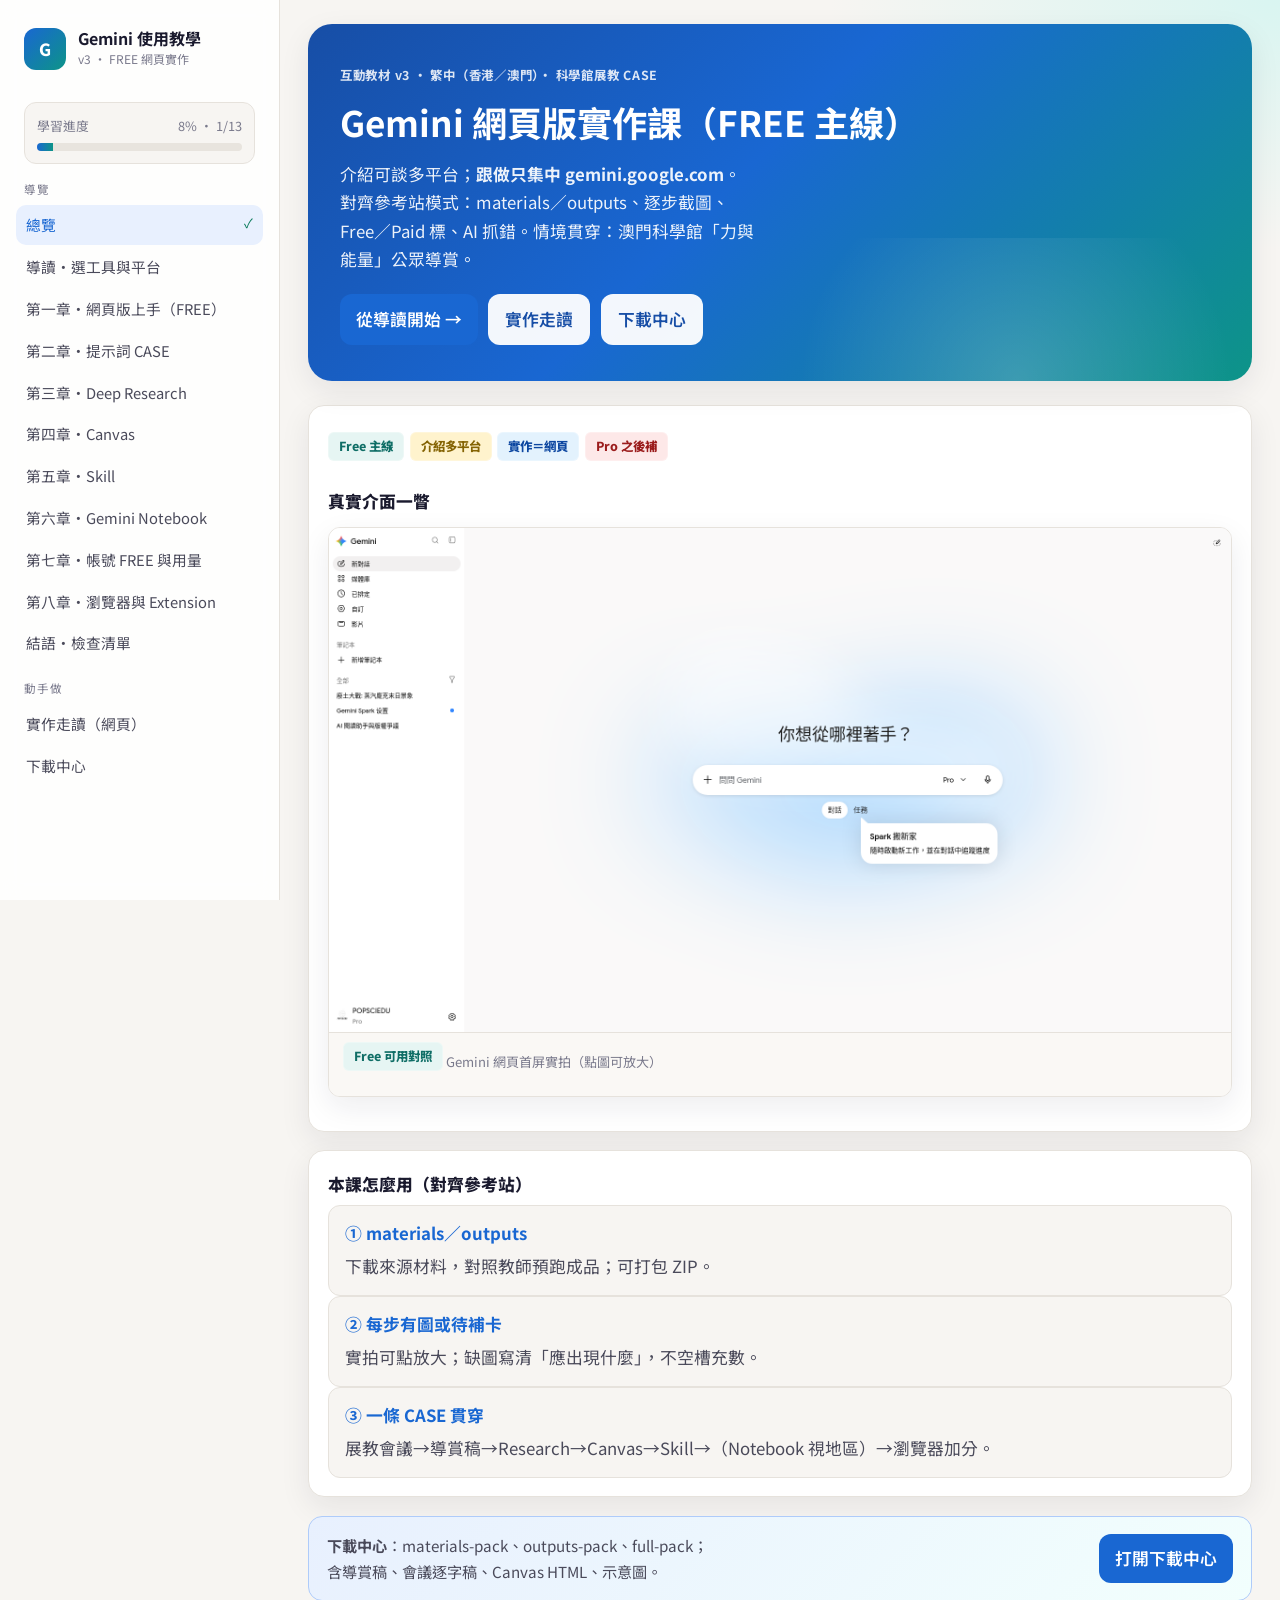
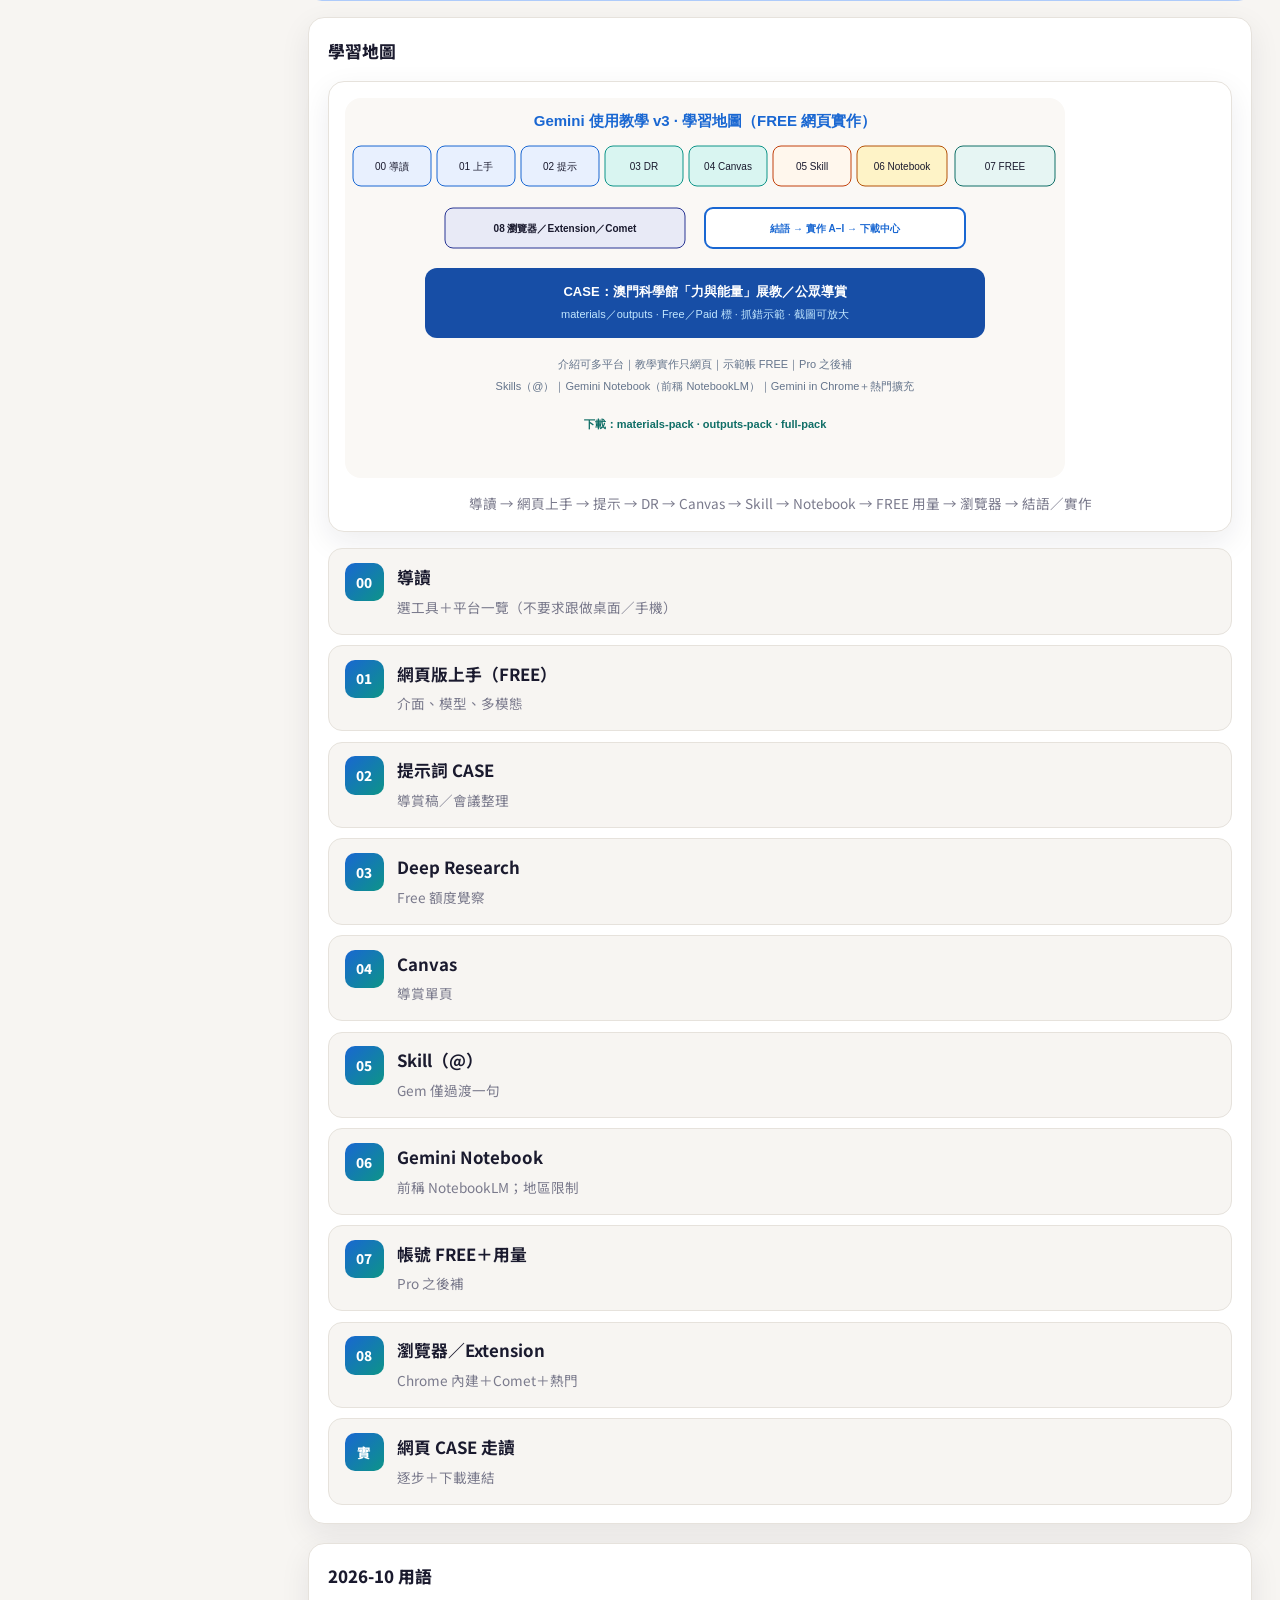
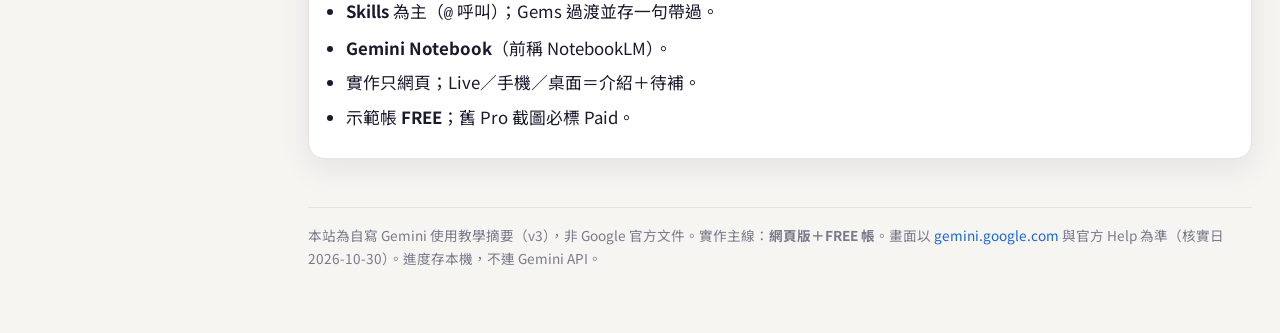
==== commit 5100d8ec: "v3: align with msc-ai-tutorials CASE quality Web-only practice on FREE account; materials/outputs pa" ====
--- a/index.html
+++ b/index.html
@@ -3,7 +3,7 @@
 <head>
 <meta charset="utf-8"/>
 <meta name="viewport" content="width=device-width, initial-scale=1"/>
-<title>Gemini 使用教學 · 互動教材</title>
+<title>Gemini 使用教學 v3 · 總覽</title>
 <link rel="preconnect" href="https://fonts.googleapis.com"/>
 <link rel="stylesheet" href="https://fonts.googleapis.com/css2?family=Noto+Sans+TC:wght@400;500;700;900&family=JetBrains+Mono:wght@400;600&display=swap"/>
 <link rel="stylesheet" href="css/styles.css"/>
@@ -12,7 +12,7 @@
 <div class="overlay"></div>
 <div class="topbar">
   <button class="menu-btn" data-menu type="button">☰ 目錄</button>
-  <strong>Gemini 使用教學</strong>
+  <strong>Gemini 使用教學 <span class="version-pill">v3</span></strong>
 </div>
 <div class="layout">
 <aside class="sidebar">
@@ -20,7 +20,7 @@
     <div class="brand-mark">G</div>
     <div>
       <h1>Gemini 使用教學</h1>
-      <p>互動教材 · 繁體中文</p>
+      <p>v3 · FREE 網頁實作</p>
     </div>
   </div>
   <div class="progress-wrap">
@@ -30,93 +30,89 @@
   <nav class="nav">
 <div class="nav-section">導覽</div>
 <a href="index.html" data-page="index">總覽</a>
-<a href="chapters/preface.html" data-page="preface">導讀・選對工具與平台</a>
-<a href="chapters/ch01.html" data-page="ch01">第一章・上手與介面</a>
-<a href="chapters/ch02.html" data-page="ch02">第二章・提示詞</a>
+<a href="chapters/preface.html" data-page="preface">導讀・選工具與平台</a>
+<a href="chapters/ch01.html" data-page="ch01">第一章・網頁版上手（FREE）</a>
+<a href="chapters/ch02.html" data-page="ch02">第二章・提示詞 CASE</a>
 <a href="chapters/ch03.html" data-page="ch03">第三章・Deep Research</a>
 <a href="chapters/ch04.html" data-page="ch04">第四章・Canvas</a>
 <a href="chapters/ch05.html" data-page="ch05">第五章・Skill</a>
-<a href="chapters/ch06.html" data-page="ch06">第六章・Notebook 與 Workspace</a>
-<a href="chapters/ch07.html" data-page="ch07">第七章・帳號方案與隱私</a>
+<a href="chapters/ch06.html" data-page="ch06">第六章・Gemini Notebook</a>
+<a href="chapters/ch07.html" data-page="ch07">第七章・帳號 FREE 與用量</a>
+<a href="chapters/ch08.html" data-page="ch08">第八章・瀏覽器與 Extension</a>
 <a href="chapters/epilogue.html" data-page="epilogue">結語・檢查清單</a>
 <div class="nav-section">動手做</div>
-<a href="practice/index.html" data-page="practice">實作走讀</a>
+<a href="practice/index.html" data-page="practice">實作走讀（網頁）</a>
+<a href="downloads/index.html" data-page="downloads">下載中心</a>
   </nav>
 </aside>
 <main class="main">
 <div class="container">
 
+
 <header class="hero">
-  <div class="eyebrow">互動教材 · 繁體中文（香港／澳門）</div>
-  <h2>把 Gemini 變成可練習的工作流</h2>
-  <p>從平台選擇、一般聊天、提示詞、Deep Research、Canvas 到 <strong>Skill</strong> 與 <strong>Gemini Notebook</strong>，對齊 2026-10 實況介面。本站<strong>不</strong>自動連 Gemini API。</p>
+  <div class="eyebrow">互動教材 v3 · 繁中（香港／澳門）· 科學館展教 CASE</div>
+  <h2>Gemini 網頁版實作課（FREE 主線）</h2>
+  <p>介紹可談多平台；<strong>跟做只集中 gemini.google.com</strong>。對齊參考站模式：materials／outputs、逐步截圖、Free／Paid 標、AI 抓錯。情境貫穿：澳門科學館「力與能量」公眾導賞。</p>
   <div class="hero-actions">
     <a class="btn" href="chapters/preface.html">從導讀開始 →</a>
     <a class="btn secondary" href="practice/index.html">實作走讀</a>
-    <a class="btn secondary" href="assets/downloads/gemini-course-practice-pack.zip">下載示範包</a>
+    <a class="btn secondary" href="downloads/index.html">下載中心</a>
   </div>
 </header>
 
+<section class="card">
+  <div class="badge-row"><span class="badge free">Free 主線</span><span class="badge mixed">介紹多平台</span><span class="badge info">實作＝網頁</span><span class="badge paid">Pro 之後補</span></div>
+  <h3>真實介面一瞥</h3>
+  <div class="shot-slot has-shot">
+<figure class="shot"><img src="assets/shots/00-gemini-landing.png" alt="Gemini 網頁首屏" loading="lazy"/><figcaption><span class="badge free">Free 可用對照</span> Gemini 網頁首屏實拍（點圖可放大）</figcaption></figure>
+</div>
+</section>
 
 <section class="card">
-  <h3>真實介面一瞥</h3>
-  <div class="shot-slot has-shot" data-shot="landing">
-  <figure class="shot"><img src="assets/shots/00-gemini-landing.png" alt="Gemini 網頁登入後首屏實拍" loading="lazy"/><figcaption>Gemini 網頁首屏實拍（2026-10）</figcaption></figure>
-  </div>
-</section>
-<section class="card">
-  <h3>本課怎麼用</h3>
+  <h3>本課怎麼用（對齊參考站）</h3>
   <div class="grid-3">
-    <div class="mini-card"><strong>① 選對工具與平台</strong><p>先選網頁／桌面／手機，再選聊天、Research、Canvas、Skill、Notebook。</p></div>
-    <div class="mini-card"><strong>② 跟章節走</strong><p>含真實截圖、帳號額度（設定→用量）、Connected Apps；每章小測，進度存本機。</p></div>
-    <div class="mini-card"><strong>③ 全功能走讀</strong><p><a href="practice/index.html#full-walkthrough">實作 A→G</a>＋可下載示範結果；缺畫面標「待補／學員自對照」。</p></div>
+    <div class="mini-card"><strong>① materials／outputs</strong><p>下載來源材料，對照教師預跑成品；可打包 ZIP。</p></div>
+    <div class="mini-card"><strong>② 每步有圖或待補卡</strong><p>實拍可點放大；缺圖寫清「應出現什麼」，不空槽充數。</p></div>
+    <div class="mini-card"><strong>③ 一條 CASE 貫穿</strong><p>展教會議→導賞稿→Research→Canvas→Skill→（Notebook 視地區）→瀏覽器加分。</p></div>
   </div>
 </section>
 
 <div class="download-banner">
-  <p><strong>實操示範包</strong>：會議紀錄、Deep Research brief、Skill 指示、帳號／平台速查等（zip）。</p>
-  <a class="btn" href="assets/downloads/gemini-course-practice-pack.zip">下載 gemini-course-practice-pack.zip</a>
+  <p><strong>下載中心</strong>：materials-pack、outputs-pack、full-pack；含導賞稿、會議逐字稿、Canvas HTML、示意圖。</p>
+  <a class="btn" href="downloads/index.html">打開下載中心</a>
 </div>
 
 <section class="card">
   <h3>學習地圖</h3>
   <figure class="figure">
     <img src="assets/svg/learning-map.svg" alt="學習地圖" style="width:100%;max-width:720px"/>
-    <figcaption>導讀 → 介面 → 提示 → 研究 → Canvas → Skill → Notebook／Workspace → 帳號隱私 → 結語／實作</figcaption>
+    <figcaption>導讀 → 網頁上手 → 提示 → DR → Canvas → Skill → Notebook → FREE 用量 → 瀏覽器 → 結語／實作</figcaption>
   </figure>
   <div class="path">
-    <a class="path-item" href="chapters/preface.html"><span class="num">00</span><div><strong>導讀・選對工具與平台</strong><span>聊天／Research／Canvas／Skill／Notebook</span></div></a>
-    <a class="path-item" href="chapters/ch01.html"><span class="num">01</span><div><strong>上手・介面</strong><span>網頁為主＋三平台對照</span></div></a>
-    <a class="path-item" href="chapters/ch02.html"><span class="num">02</span><div><strong>提示詞</strong><span>公式、長上下文、少樣本</span></div></a>
-    <a class="path-item" href="chapters/ch03.html"><span class="num">03</span><div><strong>Deep Research</strong><span>改計畫、來源至少一項</span></div></a>
-    <a class="path-item" href="chapters/ch04.html"><span class="num">04</span><div><strong>Canvas</strong><span>全頁編輯＋浮動聊天</span></div></a>
-    <a class="path-item" href="chapters/ch05.html"><span class="num">05</span><div><strong>Skill</strong><span>@ 呼叫；Gems 過渡</span></div></a>
-    <a class="path-item" href="chapters/ch06.html"><span class="num">06</span><div><strong>Notebook 與 Workspace</strong><span>Gemini Notebook（前稱 NotebookLM）</span></div></a>
-    <a class="path-item" href="chapters/ch07.html"><span class="num">07</span><div><strong>帳號方案與隱私</strong><span>Free／Plus／Pro／Ultra；看用量</span></div></a>
-    <a class="path-item" href="chapters/epilogue.html"><span class="num">終</span><div><strong>檢查清單</strong><span>常見坑＋延伸連結</span></div></a>
-    <a class="path-item" href="practice/index.html"><span class="num">實</span><div><strong>實作走讀</strong><span>任務 0–8 × 真實截圖</span></div></a>
+    <a class="path-item" href="chapters/preface.html"><span class="num">00</span><div><strong>導讀</strong><span>選工具＋平台一覽（不要求跟做桌面／手機）</span></div></a>
+    <a class="path-item" href="chapters/ch01.html"><span class="num">01</span><div><strong>網頁版上手（FREE）</strong><span>介面、模型、多模態</span></div></a>
+    <a class="path-item" href="chapters/ch02.html"><span class="num">02</span><div><strong>提示詞 CASE</strong><span>導賞稿／會議整理</span></div></a>
+    <a class="path-item" href="chapters/ch03.html"><span class="num">03</span><div><strong>Deep Research</strong><span>Free 額度覺察</span></div></a>
+    <a class="path-item" href="chapters/ch04.html"><span class="num">04</span><div><strong>Canvas</strong><span>導賞單頁</span></div></a>
+    <a class="path-item" href="chapters/ch05.html"><span class="num">05</span><div><strong>Skill（@）</strong><span>Gem 僅過渡一句</span></div></a>
+    <a class="path-item" href="chapters/ch06.html"><span class="num">06</span><div><strong>Gemini Notebook</strong><span>前稱 NotebookLM；地區限制</span></div></a>
+    <a class="path-item" href="chapters/ch07.html"><span class="num">07</span><div><strong>帳號 FREE＋用量</strong><span>Pro 之後補</span></div></a>
+    <a class="path-item" href="chapters/ch08.html"><span class="num">08</span><div><strong>瀏覽器／Extension</strong><span>Chrome 內建＋Comet＋熱門</span></div></a>
+    <a class="path-item" href="practice/index.html"><span class="num">實</span><div><strong>網頁 CASE 走讀</strong><span>逐步＋下載連結</span></div></a>
   </div>
 </section>
 
 <section class="card">
-  <h3>2026-10 用語提醒</h3>
+  <h3>2026-10 用語</h3>
   <ul class="clean">
-    <li><strong>Skills 為主、Gems 過渡中</strong>——呼叫鍵已改 <code>@</code>（舊 <code>/</code> 心智可對照）；設定仍可能見 Gem。</li>
-    <li><strong>Gemini Notebook</strong>（前稱 NotebookLM）——獨立產品；地區／帳號可能 unsupported。</li>
-    <li><strong>Live 暫非網頁</strong>——語音 Live 請用手機 App 示範。</li>
-    <li>模型選單<strong>無 Auto</strong>：常見 Flash-Lite／Flash／Pro／Argon＋思考程度（以你畫面為準）。</li>
+    <li><strong>Skills</strong> 為主（<code>@</code> 呼叫）；Gems 過渡並存一句帶過。</li>
+    <li><strong>Gemini Notebook</strong>（前稱 NotebookLM）。</li>
+    <li>實作只網頁；Live／手機／桌面＝介紹＋待補。</li>
+    <li>示範帳 <strong>FREE</strong>；舊 Pro 截圖必標 Paid。</li>
   </ul>
 </section>
 
-<section class="card">
-  <h3>與其他站的關係</h3>
-  <ul class="clean">
-    <li>可與實體課／HCIA／AI 應用術配套：那邊偏書本與實驗，本站專做 <strong>Gemini 產品操作節奏</strong>。</li>
-    <li>內容為教學摘要；介面改版以線上與官方 Help 為準。</li>
-  </ul>
-</section>
-
-<div class="footer-note">本站為自寫 Gemini 使用教學摘要，非 Google 官方文件轉載。操作畫面請以 <a href="https://gemini.google.com" target="_blank" rel="noopener">gemini.google.com</a> 與官方 Help 為準（核實日 2026-10-30）。進度存本機瀏覽器，不連 Gemini API。香港／澳門可用地區以 Help 當日為準。</div>
+<div class="footer-note">本站為自寫 Gemini 使用教學摘要（v3），非 Google 官方文件。實作主線：<strong>網頁版＋FREE 帳</strong>。畫面以 <a href="https://gemini.google.com" target="_blank" rel="noopener">gemini.google.com</a> 與官方 Help 為準（核實日 2026-10-30）。進度存本機，不連 Gemini API。</div>
 </div>
 </main>
 </div>
--- a/css/styles.css
+++ b/css/styles.css
@@ -401,3 +401,94 @@
 .download-banner p { margin: 0; color: var(--ink-soft); font-size: .95rem; max-width: 48ch; }
 .platform-grid { display: grid; gap: .75rem; grid-template-columns: repeat(auto-fit, minmax(200px, 1fr)); }
 .platform-grid .mini-card h4 { margin: 0 0 .35rem; font-size: .95rem; color: var(--accent); }
+
+/* === v3: badges, paid, lightbox, larger type, materials === */
+:root {
+  --max: 960px;
+}
+body { font-size: 1.05rem; }
+.section h2, .page-head h2, .card h3 { font-weight: 800; }
+.card p, .card li, .lead, .step p { font-size: 1.05rem; line-height: 1.75; }
+.badge-row { display:flex; flex-wrap:wrap; gap:.35rem; margin:.5rem 0 .75rem; }
+.badge.free, .tag-free {
+  display:inline-block; font-size:.78rem; font-weight:800; padding:3px 10px; border-radius:6px;
+  background:#e6f5f3; color:#0f6e66; vertical-align:middle;
+}
+.badge.paid, .tag-paid, .badge.pro {
+  display:inline-block; font-size:.78rem; font-weight:800; padding:3px 10px; border-radius:6px;
+  background:#fde8e8; color:#9b1c1c; vertical-align:middle;
+}
+.badge.mixed {
+  display:inline-block; font-size:.78rem; font-weight:800; padding:3px 10px; border-radius:6px;
+  background:#fff3cd; color:#856404; vertical-align:middle;
+}
+.badge.risk {
+  display:inline-block; font-size:.78rem; font-weight:800; padding:3px 10px; border-radius:6px;
+  background:#fce4ec; color:#880e4f; vertical-align:middle;
+}
+.badge.info {
+  display:inline-block; font-size:.78rem; font-weight:800; padding:3px 10px; border-radius:6px;
+  background:#e3f2fd; color:#0d47a1; vertical-align:middle;
+}
+.paid-band {
+  background: linear-gradient(90deg,#9b1c1c,#c0392b); color:#fff; font-weight:800;
+  font-size:.92rem; padding:8px 14px; border-radius:8px; margin:0 0 14px; letter-spacing:.02em;
+}
+.scene {
+  margin:8px 0 14px; font-size:1.02rem; color:#2a4a4a; background:#f3faf9;
+  padding:10px 14px; border-radius:8px; border:1px solid #b7e8e1;
+}
+.scene-tag {
+  display:inline-block; background:var(--accent-2); color:#fff; font-size:.78rem;
+  font-weight:800; padding:2px 8px; border-radius:6px; margin-right:6px;
+}
+.callout.check {
+  background:#fff1f0; border:2px solid #e05a4f; border-radius:12px; padding:14px 18px; margin:1rem 0;
+}
+.callout.check .callout-h { font-weight:800; color:#b42318; margin-bottom:6px; }
+.mat-links {
+  display:flex; flex-wrap:wrap; gap:.5rem; margin:.75rem 0 1rem;
+}
+.mat-links a {
+  display:inline-flex; align-items:center; gap:.3rem;
+  background:#fff; border:1px solid #aecbfa; border-radius:999px;
+  padding:.35rem .85rem; font-size:.85rem; font-weight:700; color:var(--accent); text-decoration:none;
+}
+.mat-links a:hover { background:var(--accent-soft); }
+.mat-links a.out { border-color:#99f6e4; color:#0f766e; }
+.shot img { cursor: zoom-in; }
+.lb {
+  position:fixed; inset:0; z-index:100; background:rgba(5,15,16,.92);
+  display:none; flex-direction:column; align-items:center; justify-content:center;
+  padding:48px 12px 40px; cursor:zoom-out;
+}
+.lb.open { display:flex; animation:lbIn .18s ease; }
+@keyframes lbIn { from{opacity:0} to{opacity:1} }
+.lb img {
+  max-width:min(1600px,98vw); max-height:calc(100vh - 100px);
+  width:auto; height:auto; object-fit:contain; border-radius:6px; background:#fff;
+  box-shadow:0 10px 50px rgba(0,0,0,.5);
+}
+.lb-cap { color:#e8f4f2; font-size:.95rem; margin-top:10px; text-align:center; max-width:92vw; line-height:1.5; }
+.lb-close {
+  position:absolute; top:10px; right:12px; width:44px; height:44px; border-radius:50%;
+  border:0; background:rgba(255,255,255,.18); color:#fff; font-size:1.4rem; cursor:pointer;
+}
+.pending-shot {
+  margin:.75rem 0 1rem; padding:1rem 1.1rem;
+  border:1.5px dashed #f0b27a; border-radius:12px;
+  background:linear-gradient(180deg,#fff8f0,#fff); color:#9a3412; font-size:.95rem;
+}
+.pending-shot strong { display:block; margin-bottom:.35rem; color:#c2410c; font-size:1rem; }
+.pending-shot .expect { color:#57534e; font-size:.88rem; margin-top:.35rem; line-height:1.55; }
+.dl-grid { display:grid; gap:1rem; grid-template-columns:repeat(auto-fit,minmax(240px,1fr)); margin:1rem 0; }
+.dl-card {
+  background:#fff; border:1px solid var(--line); border-radius:14px; padding:1.1rem 1.15rem;
+  box-shadow:var(--shadow);
+}
+.dl-card h4 { margin:0 0 .4rem; }
+.dl-card ul { margin:.4rem 0 0; padding-left:1.1rem; font-size:.9rem; }
+.version-pill {
+  display:inline-block; background:#e8f0fe; color:#174ea6; font-weight:800;
+  font-size:.75rem; padding:3px 10px; border-radius:999px; margin-left:.35rem;
+}
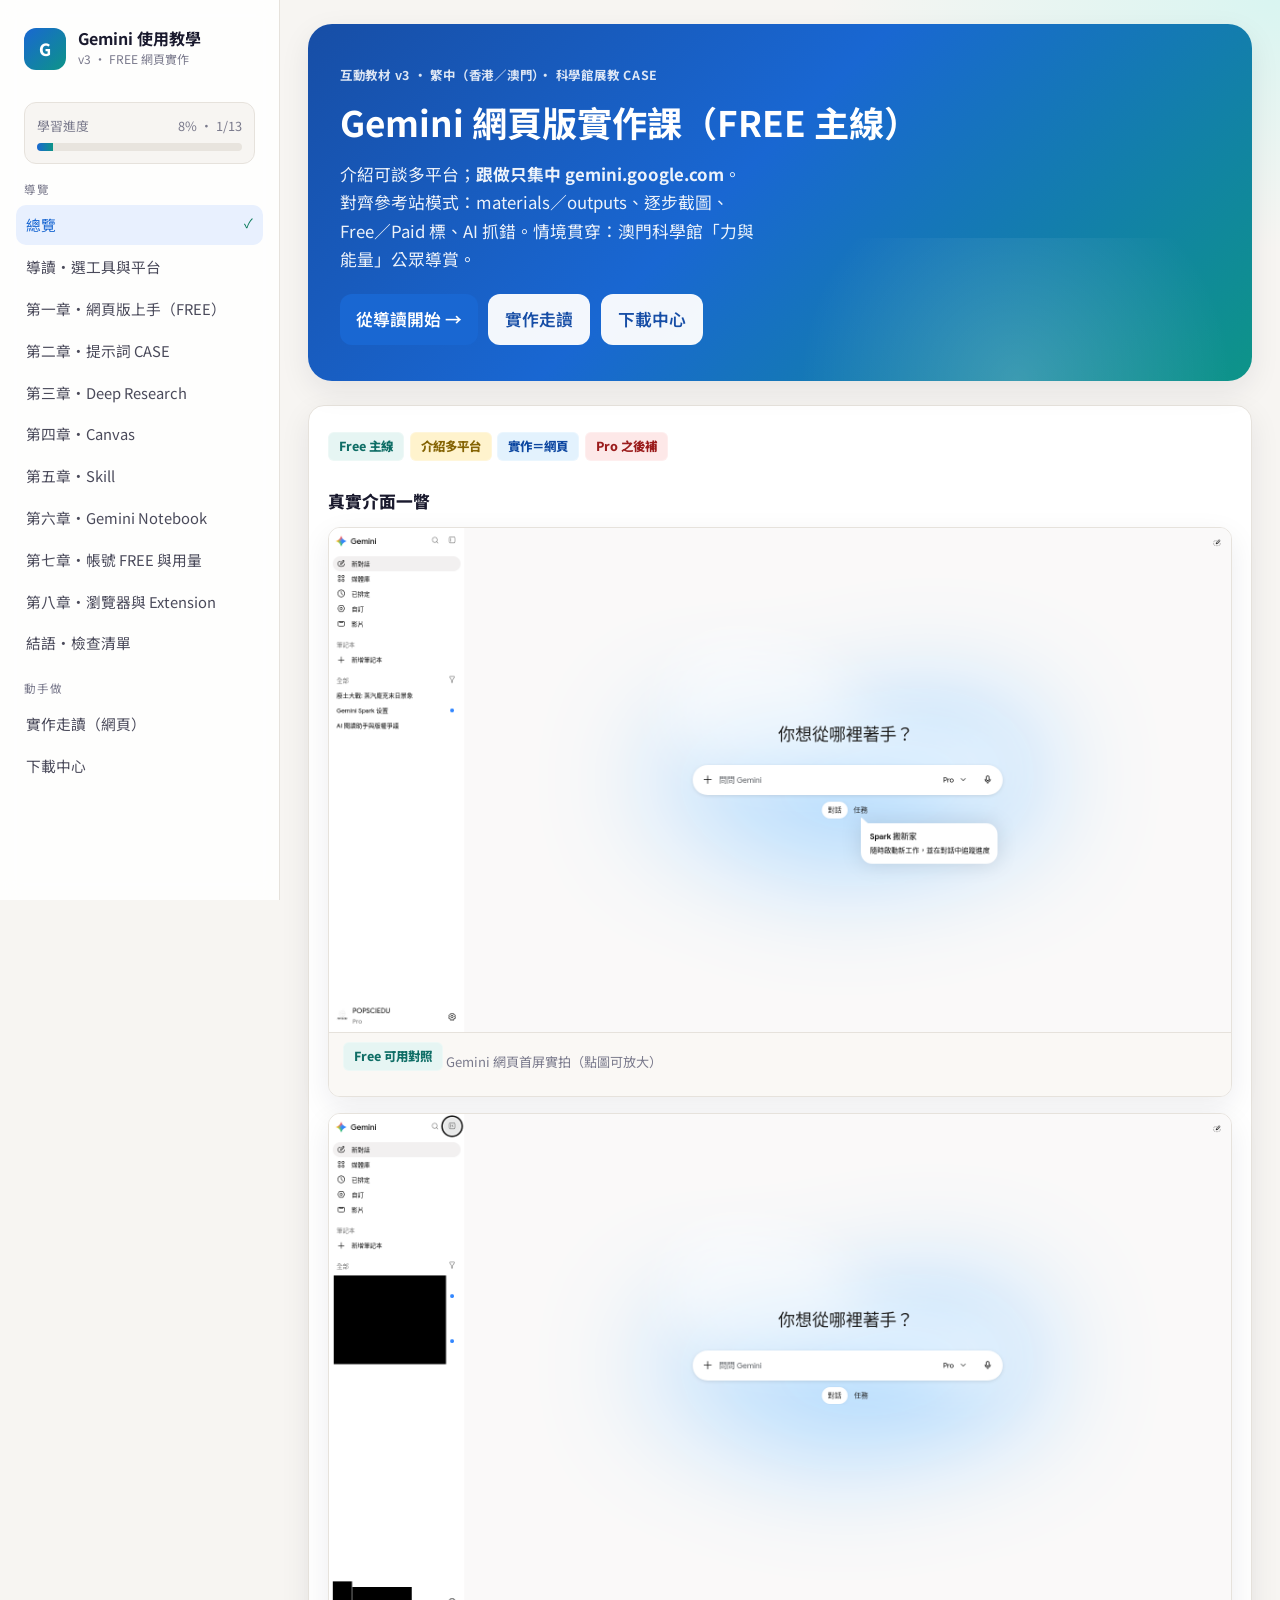
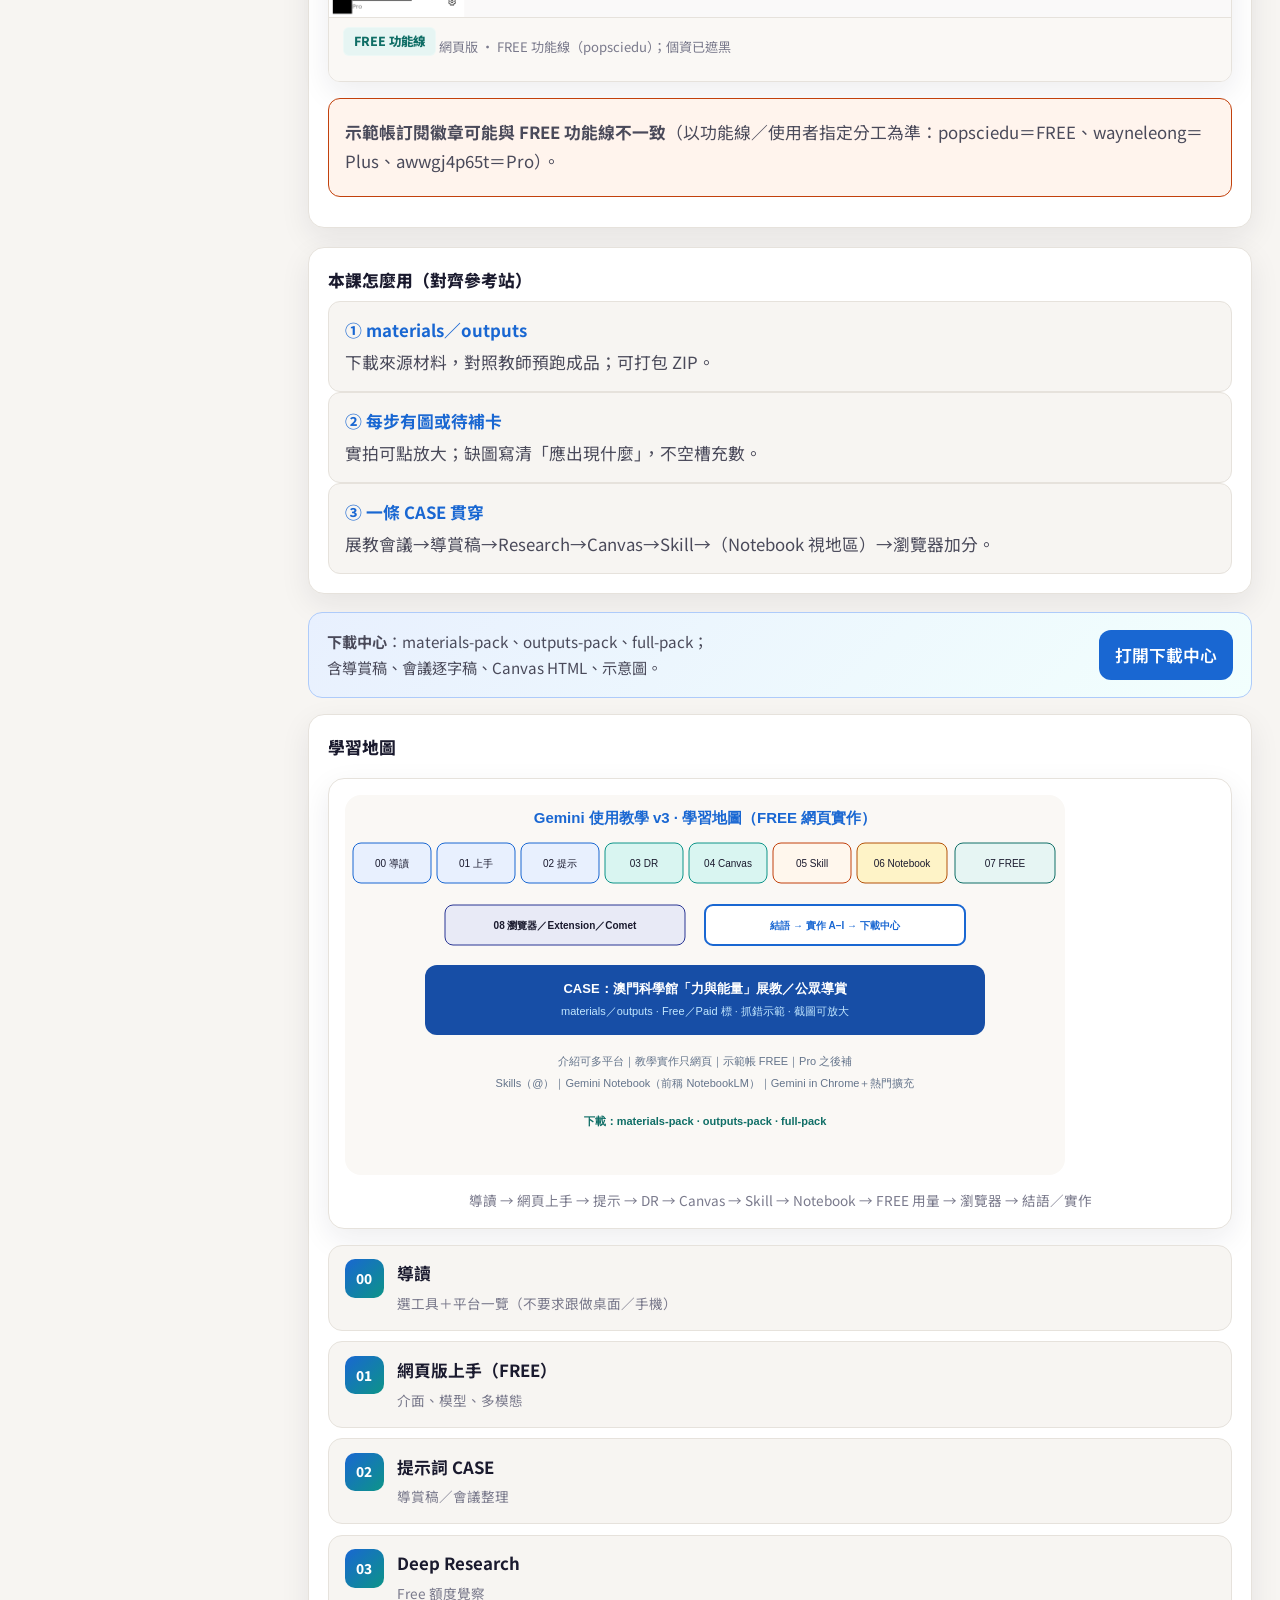
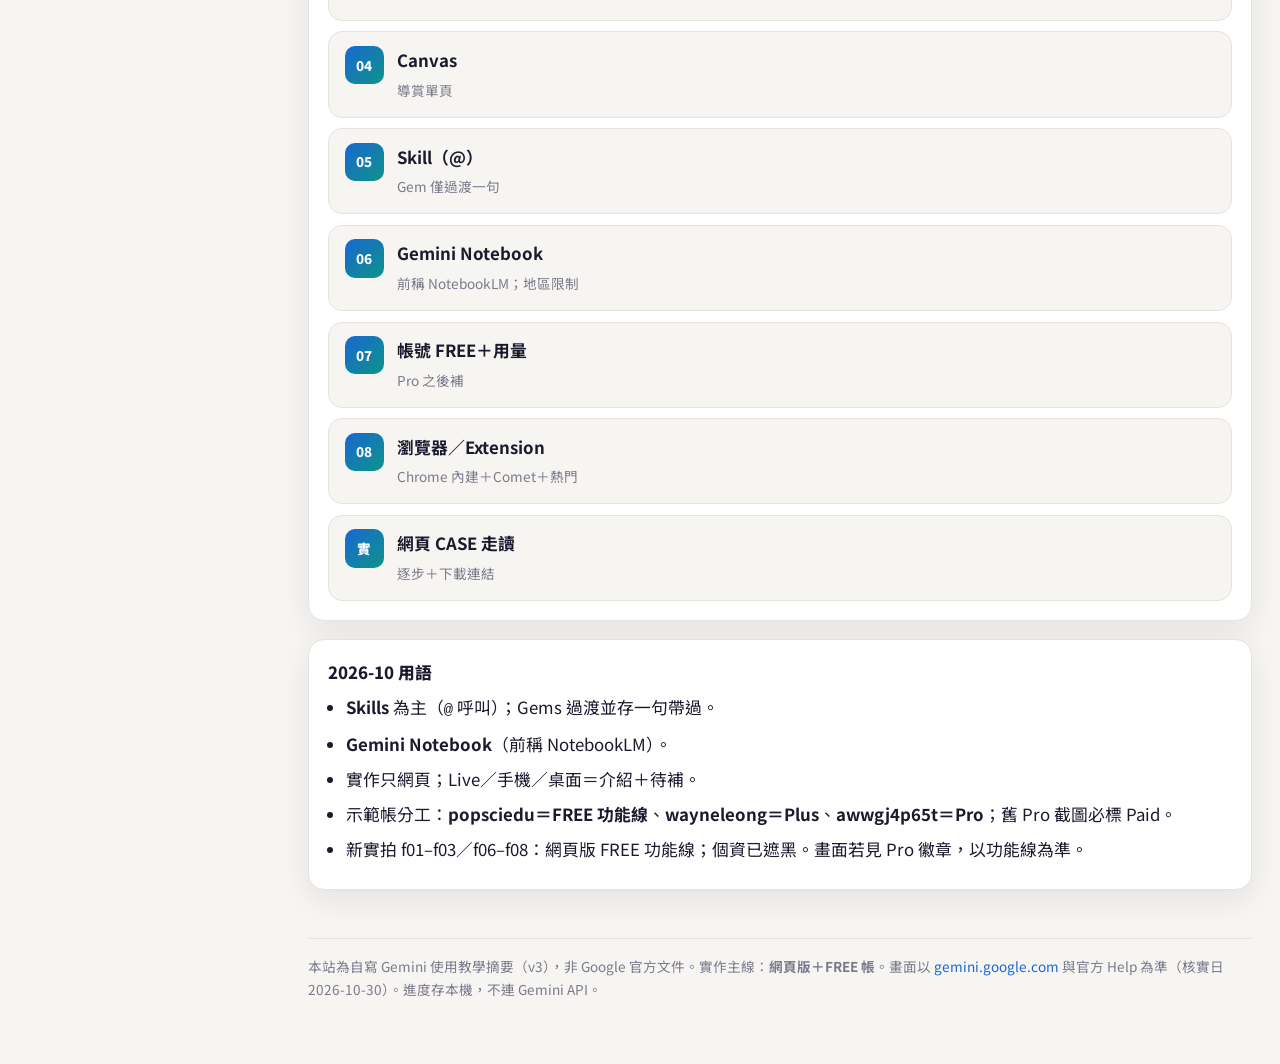
==== commit 6f962b59: "Embed FREE-line redacted shots f01–f03, f06–f08 Replace pending slots with figure.shot captions; not" ====
--- a/index.html
+++ b/index.html
@@ -66,6 +66,8 @@
   <div class="shot-slot has-shot">
 <figure class="shot"><img src="assets/shots/00-gemini-landing.png" alt="Gemini 網頁首屏" loading="lazy"/><figcaption><span class="badge free">Free 可用對照</span> Gemini 網頁首屏實拍（點圖可放大）</figcaption></figure>
 </div>
+<div class="shot-slot has-shot"><figure class="shot"><img src="assets/shots/f01-free-home.png" alt="FREE 功能線首屏" loading="lazy"/><figcaption><span class="badge free">FREE 功能線</span> 網頁版 · FREE 功能線（popsciedu）；個資已遮黑</figcaption></figure></div>
+<div class="callout warn"><p><strong>示範帳訂閱徽章可能與 FREE 功能線不一致</strong>（以功能線／使用者指定分工為準：popsciedu＝FREE、wayneleong＝Plus、awwgj4p65t＝Pro）。</p></div>
 </section>
 
 <section class="card">
@@ -108,7 +110,8 @@
     <li><strong>Skills</strong> 為主（<code>@</code> 呼叫）；Gems 過渡並存一句帶過。</li>
     <li><strong>Gemini Notebook</strong>（前稱 NotebookLM）。</li>
     <li>實作只網頁；Live／手機／桌面＝介紹＋待補。</li>
-    <li>示範帳 <strong>FREE</strong>；舊 Pro 截圖必標 Paid。</li>
+    <li>示範帳分工：<strong>popsciedu＝FREE 功能線</strong>、<strong>wayneleong＝Plus</strong>、<strong>awwgj4p65t＝Pro</strong>；舊 Pro 截圖必標 Paid。</li>
+    <li>新實拍 f01–f03／f06–f08：網頁版 FREE 功能線；個資已遮黑。畫面若見 Pro 徽章，以功能線為準。</li>
   </ul>
 </section>
 
